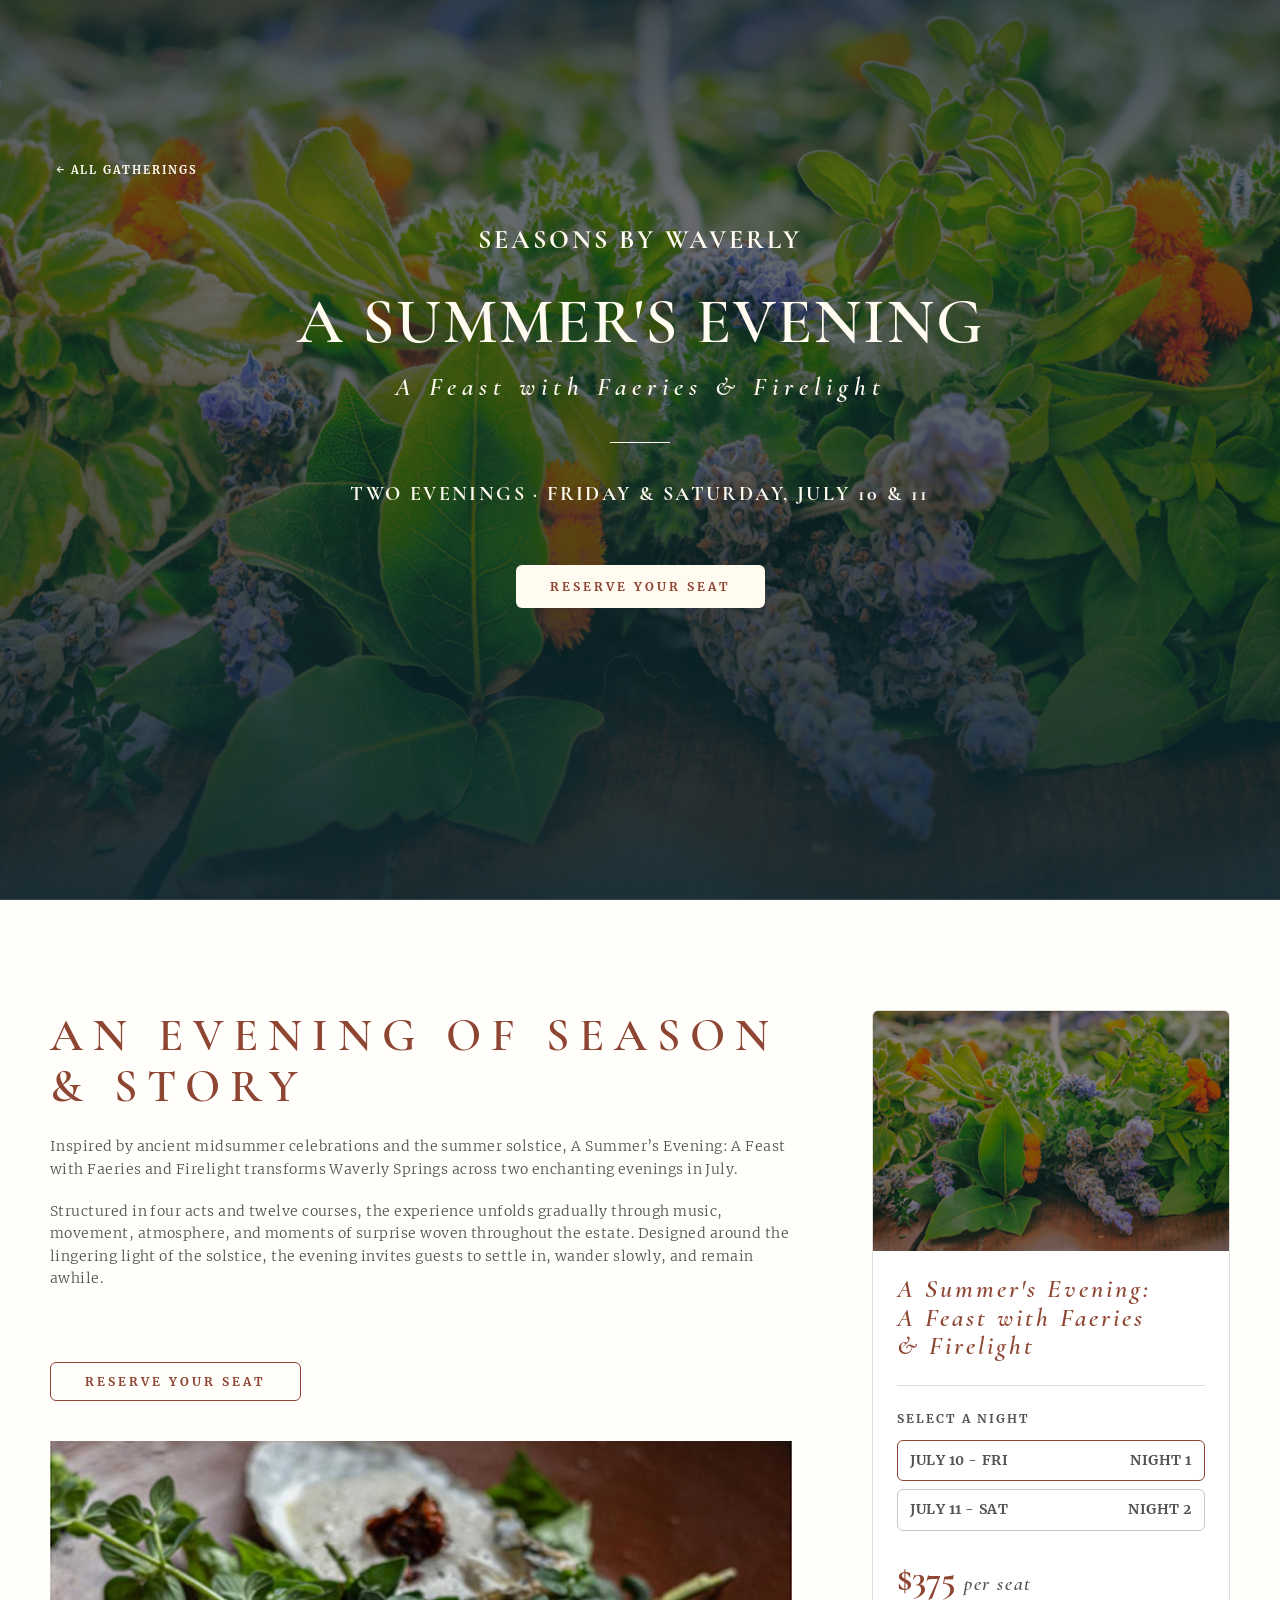
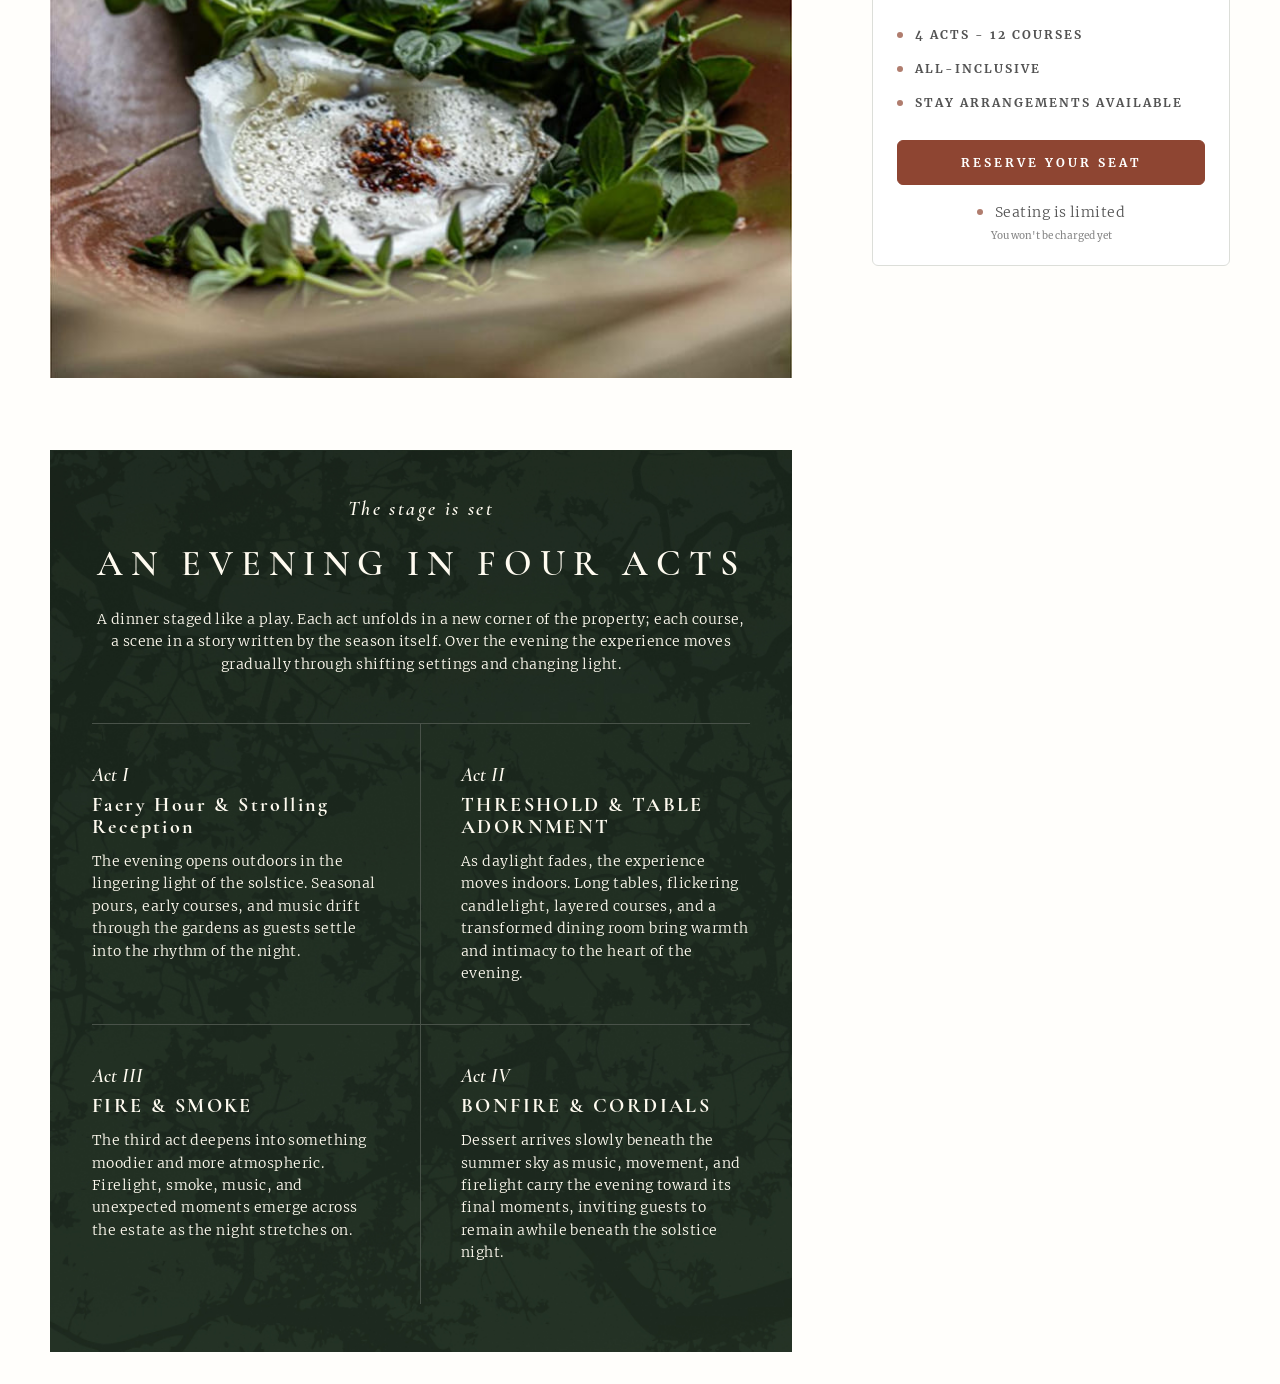
==== events-single.html @ 2853d732 "upd" ====
<!doctype html>
<html lang="en">
<head>
    <meta charset="UTF-8">
    <meta name="viewport"
          content="width=device-width, user-scalable=no, initial-scale=1.0, maximum-scale=1.0, minimum-scale=1.0">
    <meta http-equiv="X-UA-Compatible" content="ie=edge">
    <title>Waverlysprings | Single Event</title>
    <link rel="stylesheet" href="css/main.css">
</head>
<body>
<div class="wrapper">
    <!--  theme header  -->
    <main>
        <!--  single hero -->
        <section class="single-hero">
            <img class="c-image single-hero-bg b-image"
                 src="img/hero-bg.jpg" width="1440" height="1005" alt="Bg Image" decoding="async">
            <div class="container">
                <div class="single-hero-wrapper">
                    <a class="single-hero-back" href="#">
                        ← All gatherings
                    </a>
                    <div class="single-hero-heading">
                        <div class="single-hero-heading-inner">
                            <div class="single-hero-subtitle">Seasons by Waverly</div>
                            <h1 class="single-hero-title">A Summer's Evening</h1>
                            <div class="single-hero-subtitle-bottom">
                                A Feast with Faeries & Firelight
                            </div>
                        </div>
                    </div>

                    <div class="single-hero-bottom">
                        <div class="single-hero-divider"></div>
                        <div class="single-hero-dates">Two Evenings · Friday & Saturday, July 10 & 11</div>
                    </div>

                    <a href="/book-a-table" class="c-btn filled-light">Reserve your seat</a>
                </div>
            </div>
        </section>

        <!-- single content -->
        <div class="events-single">
            <div class="container">
                <div class="events-single-inner">
                    <div class="single-sections">
                        <section class="events-single-text-image">
                            <h2 class="events-single-title">AN EVENING OF SEASON & STORY</h2>
                            <div class="events-single-text sans-body">
                                <p>Inspired by ancient midsummer celebrations and the summer solstice, A Summer’s Evening: A Feast with Faeries and Firelight transforms Waverly Springs across two enchanting evenings in July.</p>
                                <p>Structured in four acts and twelve courses, the experience unfolds gradually through music, movement, atmosphere, and moments of surprise woven throughout the estate. Designed around the lingering light of the solstice, the evening invites guests to settle in, wander slowly, and remain awhile.</p>
                            </div>
                            <a href="#book" class="c-btn accent border events-single-btn">RESERVE YOUR SEAT</a>
                            <img src="img/si1.jpg" alt="Oysters" class="events-single-image">
                        </section>
                        <section class="events-single-acts" style="background-image: url('img/green-bg.jpg');">
                            <div class="events-single-acts-header">
                                <div class="events-single-acts-subtitle">The stage is set</div>
                                <h2 class="events-single-acts-title">AN EVENING IN FOUR ACTS</h2>
                                <p class="events-single-acts-intro sans-body">
                                    A dinner staged like a play. Each act unfolds in a new corner of the property; each course, a scene in a story written by the season itself. Over the evening the experience moves gradually through shifting settings and changing light.
                                </p>
                            </div>

                            <div class="events-single-acts-grid">
                                <div class="events-single-act">
                                    <div class="events-single-act-num">Act I</div>
                                    <h3 class="events-single-act-title">Faery Hour & Strolling Reception</h3>
                                    <p class="events-single-act-desc sans-body">The evening opens outdoors in the lingering light of the solstice. Seasonal pours, early courses, and music drift through the gardens as guests settle into the rhythm of the night.</p>
                                </div>
                                <div class="events-single-act">
                                    <div class="events-single-act-num">Act II</div>
                                    <h3 class="events-single-act-title uppercase">THRESHOLD & TABLE ADORNMENT</h3>
                                    <p class="events-single-act-desc sans-body">As daylight fades, the experience moves indoors. Long tables, flickering candlelight, layered courses, and a transformed dining room bring warmth and intimacy to the heart of the evening.</p>
                                </div>
                                <div class="events-single-act">
                                    <div class="events-single-act-num">Act III</div>
                                    <h3 class="events-single-act-title uppercase">FIRE & SMOKE</h3>
                                    <p class="events-single-act-desc sans-body">The third act deepens into something moodier and more atmospheric. Firelight, smoke, music, and unexpected moments emerge across the estate as the night stretches on.</p>
                                </div>
                                <div class="events-single-act">
                                    <div class="events-single-act-num">Act IV</div>
                                    <h3 class="events-single-act-title uppercase">BONFIRE & CORDIALS</h3>
                                    <p class="events-single-act-desc sans-body">Dessert arrives slowly beneath the summer sky as music, movement, and firelight carry the evening toward its final moments, inviting guests to remain awhile beneath the solstice night.</p>
                                </div>
                            </div>
                        </section>
                    </div>

                    <aside class="events-single-widget-wrap">
                        <div class="events-single-widget">
                            <img src="img/widget-img.jpg" alt="Flowers" class="events-single-widget-image">
                            <form action="#" method="POST" class="events-single-widget-content">
                                <input type="hidden" name="event_id" value="123">
                                <h3 class="events-single-widget-title">A Summer's Evening:<br>A Feast with Faeries<br>& Firelight</h3>
                                <div class="events-single-widget-divider"></div>
                                <div class="events-single-widget-label">SELECT A NIGHT</div>
                                <div class="events-single-widget-options">
                                    <label class="events-single-widget-option">
                                        <input type="radio" name="night" value="1" checked>
                                        <span class="events-single-widget-option-inner">
                                            <span class="events-single-widget-option-date">JULY 10 - FRI</span>
                                            <span class="events-single-widget-option-night">NIGHT 1</span>
                                        </span>
                                    </label>
                                    <label class="events-single-widget-option">
                                        <input type="radio" name="night" value="2">
                                        <span class="events-single-widget-option-inner">
                                            <span class="events-single-widget-option-date">JULY 11 - SAT</span>
                                            <span class="events-single-widget-option-night">NIGHT 2</span>
                                        </span>
                                    </label>
                                </div>
                                <div class="events-single-widget-price">
                                    <span class="events-single-widget-price-val">$375</span>
                                    <span class="events-single-widget-price-label">per seat</span>
                                </div>
                                <ul class="events-single-widget-details">
                                    <li>4 ACTS - 12 COURSES</li>
                                    <li>ALL-INCLUSIVE</li>
                                    <li>STAY ARRANGEMENTS AVAILABLE</li>
                                </ul>
                                <button type="submit" class="c-btn filled-accent events-single-widget-btn">RESERVE YOUR SEAT</button>
                                <div class="events-single-widget-note">
                                    <div class="events-single-widget-note-top sans-body">
                                        Seating is limited
                                    </div>
                                    <div class="events-single-widget-note-small">You won't be charged yet</div>
                                </div>
                            </form>
                        </div>
                    </aside>
                </div>
            </div>
        </div>
    </main>
    <!--  theme footer  -->
    <footer>
        <!--   popup     -->
        <div id="invite-popup" class="popup invite-popup is-hidden" data-modal-id="invite">
            <div class="popup-inner invite-modal">
                <div class="invite-modal-content">
                    <h3 class="invite-modal-title">A personal invitation for:</h3>
                    <div class="invite-modal-name">Very Very Very Long Name</div>
                    <h5>A Feast with Faeries and Firelight</h5>

                    <div class="invite-modal-details">
                        <p class="invite-modal-location">Waverly Springs, Paeonian Springs, Virginia</p>
                    </div>

                    <div class="invite-modal-divider"></div>

                    <form id="invite-form" class="invite-form invite-modal-form">
                        <h4 class="invite-modal-form-title">Select Your Evening</h4>
                        <div class="invite-form-radios">
                            <label class="invite-form-radio">
                                <input type="radio" name="invite_date" value="July 10" required>
                                <span class="invite-form-radio-text">July 10</span>
                            </label>
                            <label class="invite-form-radio">
                                <input type="radio" name="invite_date" value="July 11" required>
                                <span class="invite-form-radio-text">July 11</span>
                            </label>
                        </div>

                        <div class="invite-form-guest">
                            <div class="invite-form-guest-text">
                                <span class="invite-form-guest-title">Bringing a guest?</span>
                                <span class="invite-form-guest-subtitle">Your invitation includes one additional seat</span>
                            </div>
                            <label class="invite-toggle" aria-label="Bringing a guest">
                                <input type="checkbox" name="has_guest" class="invite-toggle-input">
                                <span class="invite-toggle-track"></span>
                            </label>
                        </div>

                        <div class="invite-form-dietary">
                            <label class="invite-form-dietary-label" for="dietary_notes">
                                DIETARY NOTES <span class="invite-form-dietary-optional">(optional)</span>
                            </label>
                            <textarea
                                    id="dietary_notes"
                                    name="dietary_notes"
                                    class="invite-form-dietary-textarea"
                                    placeholder="Any allergies or preferences for you or your guest..."
                                    rows="3"
                            ></textarea>
                        </div>

                        <button type="submit" class="c-btn filled dark">Accept Invitation</button>
                        <p class="invite-modal-note">Seating is limited - a prompt reply secures your place.</p>
                    </form>
                </div>

                <div class="invite-modal-confirm">
                    <button type="button" class="invite-modal-close" data-modal-close></button>

                    <div class="invite-modal-confirm-sparkle">
                        <span class="invite-modal-confirm-line"></span>
                        <span class="invite-modal-confirm-star"></span>
                        <span class="invite-modal-confirm-line"></span>
                    </div>

                    <h3 class="invite-modal-confirm-title">We'll see you there, <br> Long Long Username</h3>

                    <div class="invite-modal-confirm-badge">
                        JULY 10 · FRIDAY · 6PM · WAVERLY SPRINGS
                    </div>

                    <div class="invite-modal-confirm-divider"></div>

                    <p class="invite-modal-confirm-text">
                        A confirmation has been sent to<br>
                        <strong>test@mail.com</strong><br>
                        with details on arrival<br>
                        and the evening's programme.
                    </p>

                    <button type="button" class="c-btn filled dark invite-modal-confirm-close" data-modal-close>
                        CLOSE
                    </button>
                </div>
            </div>
        </div>
    </footer>
</div>
<script src="js/main.js"></script>
</body>
</html>
---- css/main.css ----
@import "_vars.css";
@import "_base.css";
@import "_fonts.css";
@import "_buttons.css";
@import "_typography.css";
@import "_sections.css";
@import "_invite_modal.css";
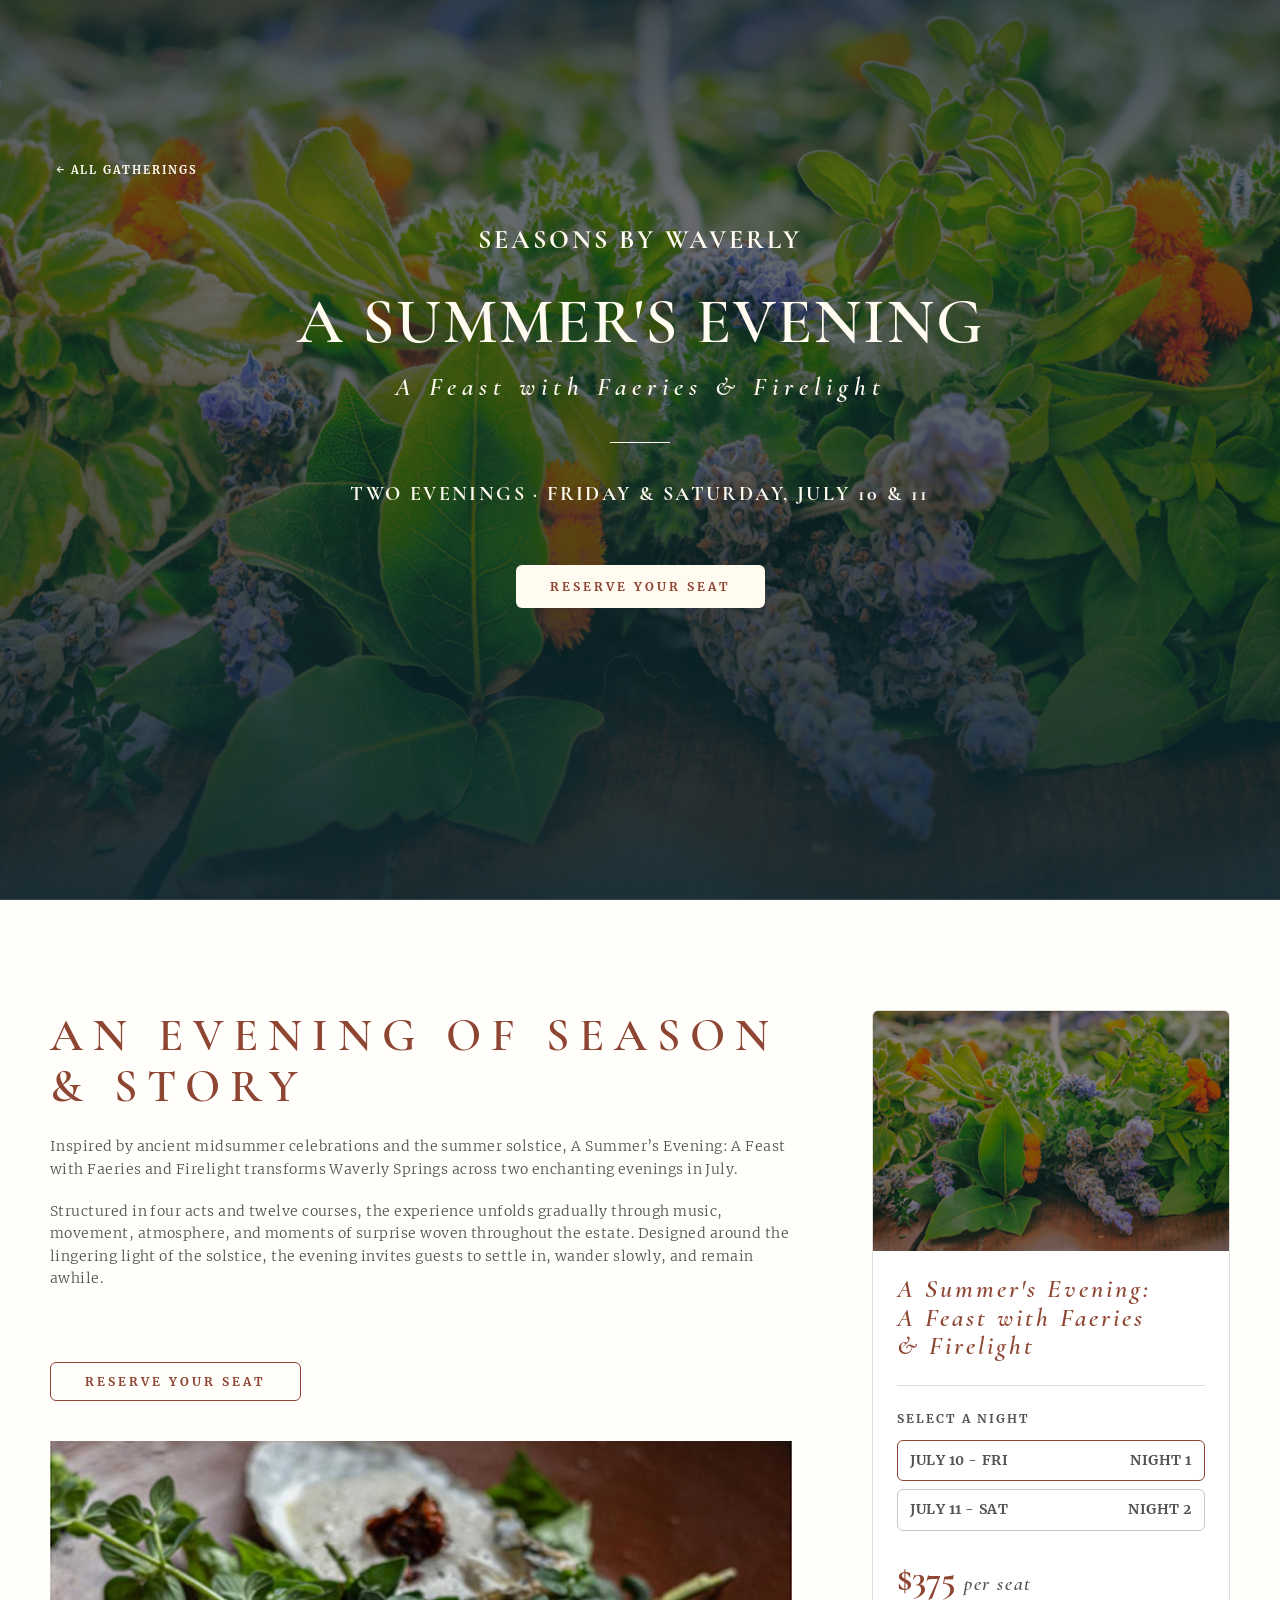
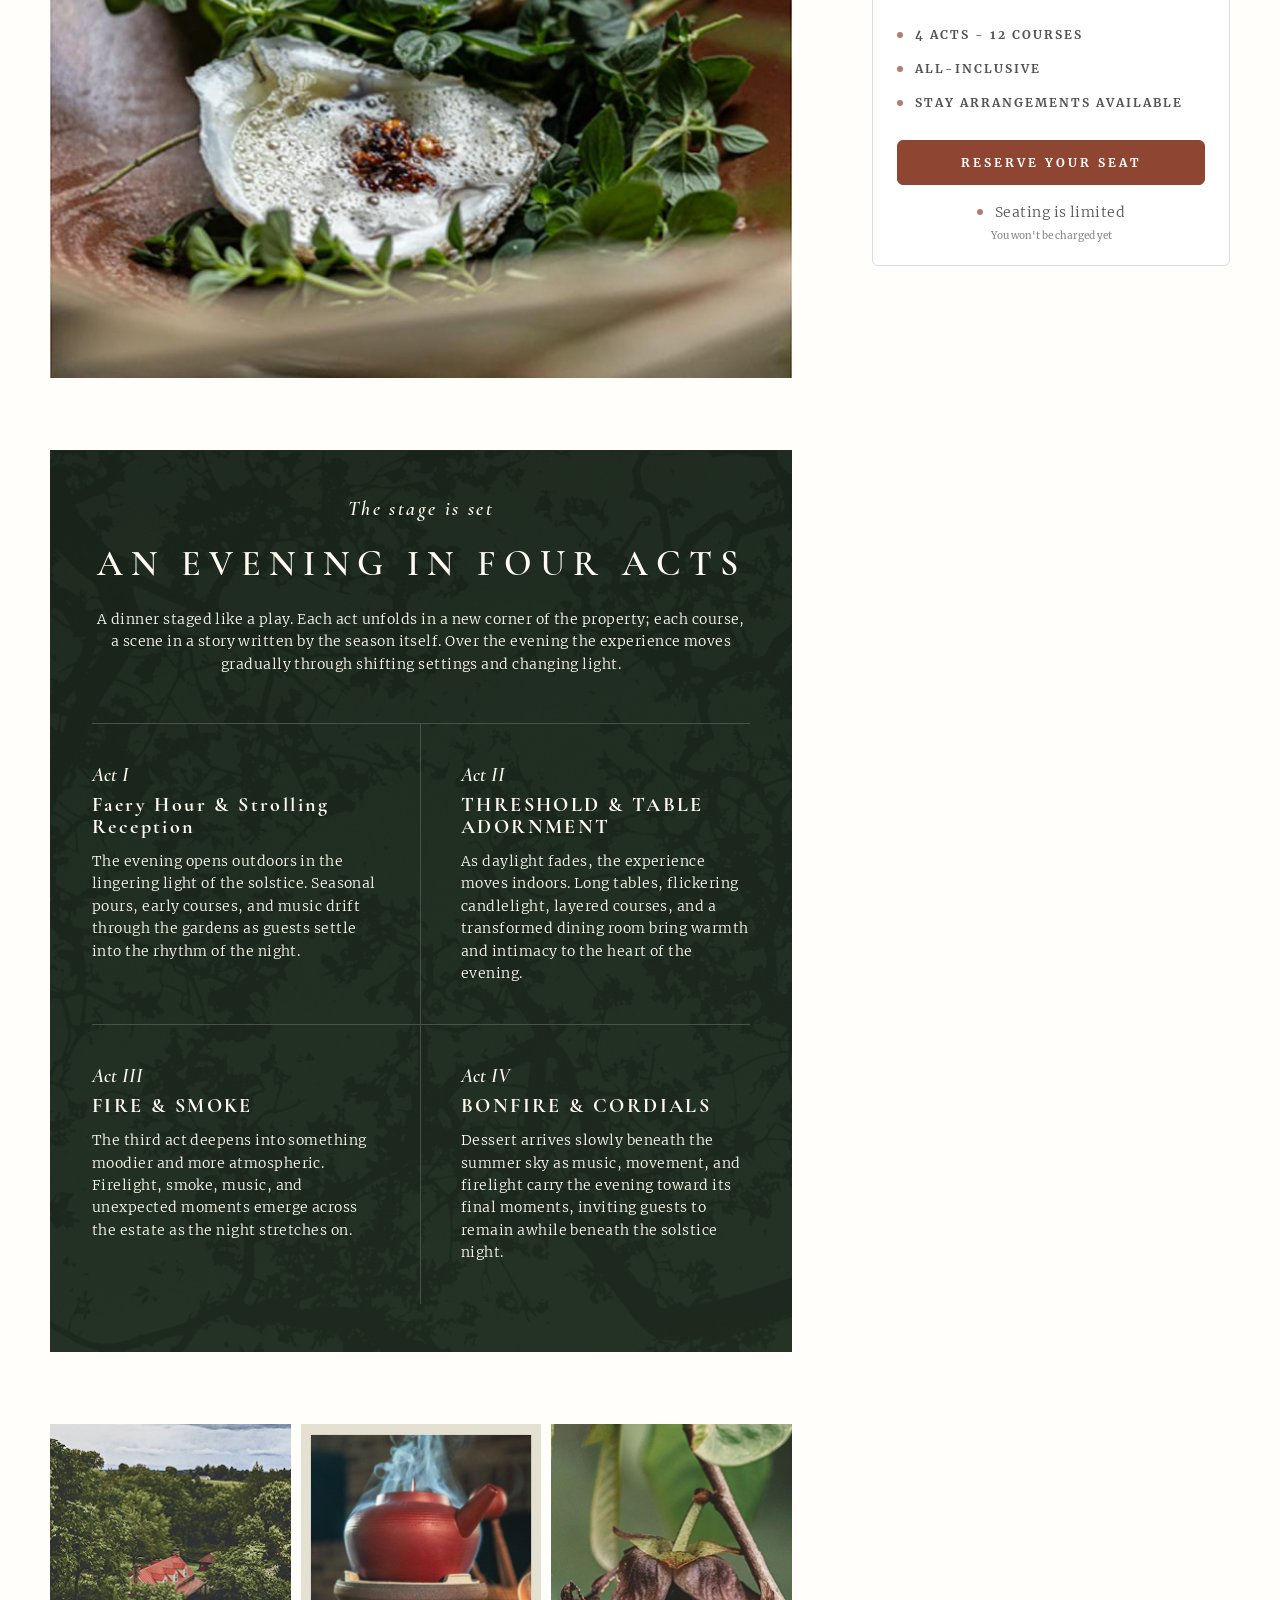
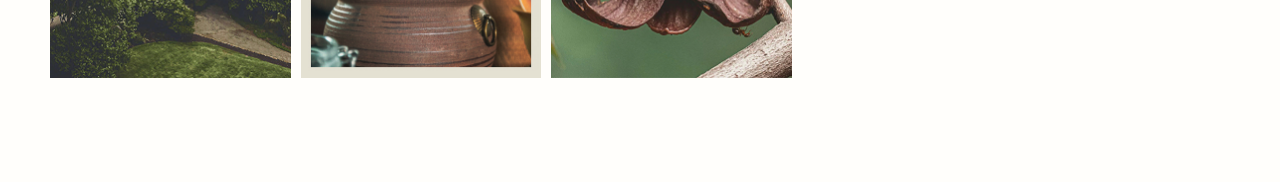
==== commit 10455d19: "upd" ====
--- a/events-single.html
+++ b/events-single.html
@@ -87,6 +87,21 @@
                                 </div>
                             </div>
                         </section>
+                        
+                        <!-- gallery section -->
+                        <section class="events-single-gallery">
+                            <div class="events-gallery-grid">
+                                <div class="events-gallery-item">
+                                    <img src="img/im1.jpg" alt="Event Gallery 1" class="events-gallery-img">
+                                </div>
+                                <div class="events-gallery-item">
+                                    <img src="img/im2.jpg" alt="Event Gallery 2" class="events-gallery-img">
+                                </div>
+                                <div class="events-gallery-item">
+                                    <img src="img/im3.jpg" alt="Event Gallery 3" class="events-gallery-img">
+                                </div>
+                            </div>
+                        </section>
                     </div>
 
                     <aside class="events-single-widget-wrap">
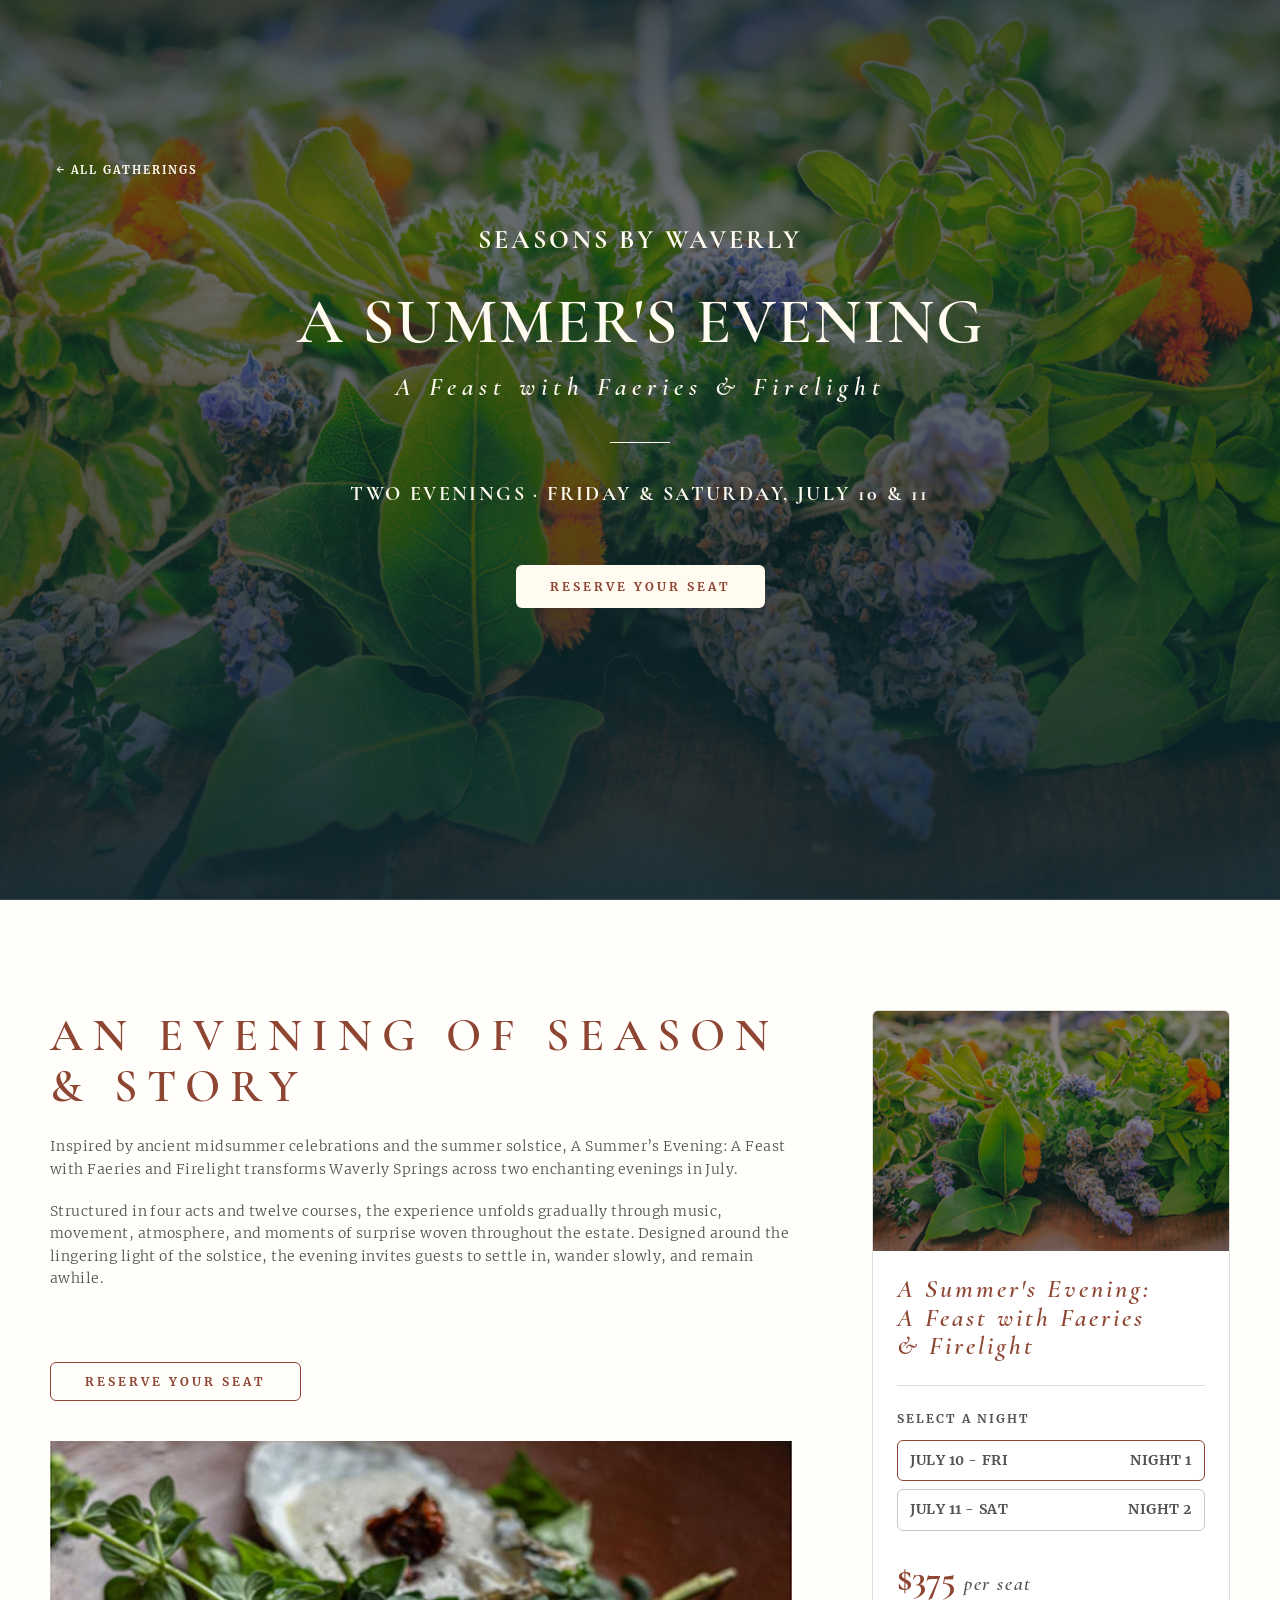
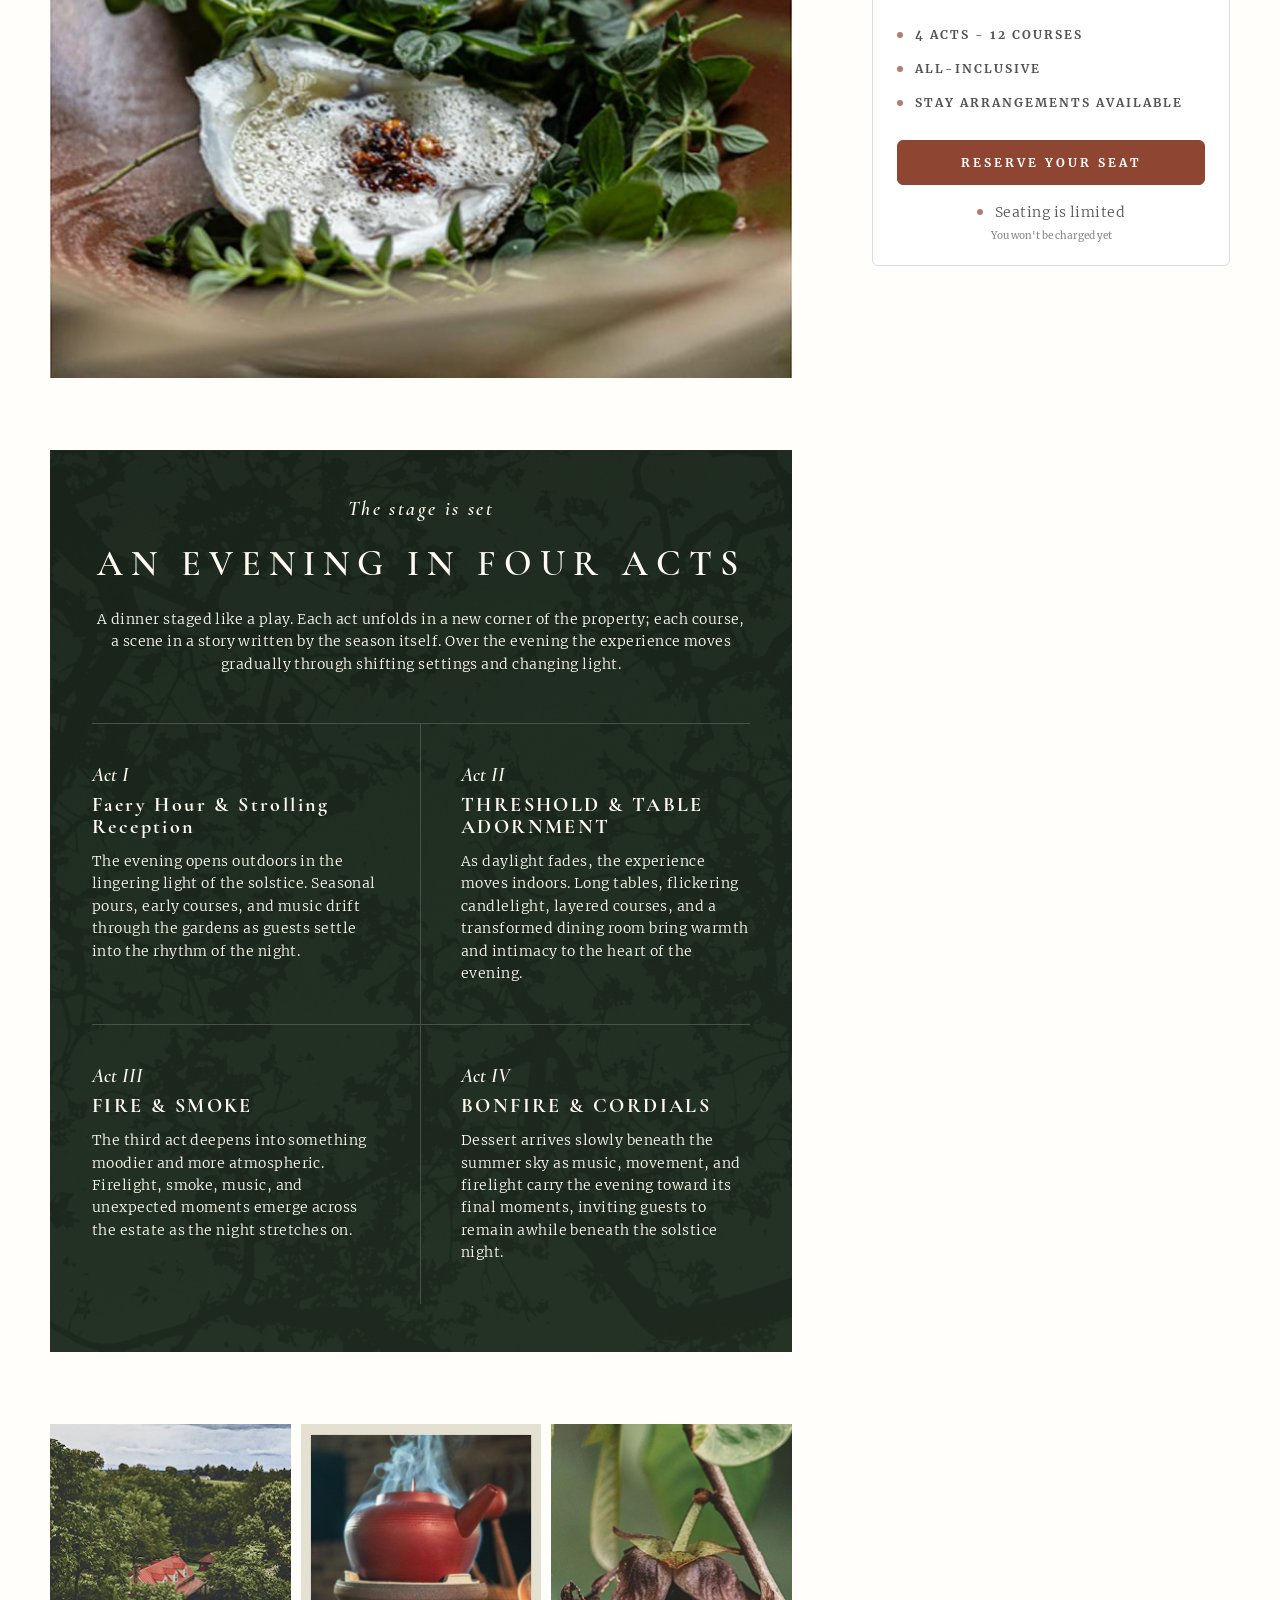
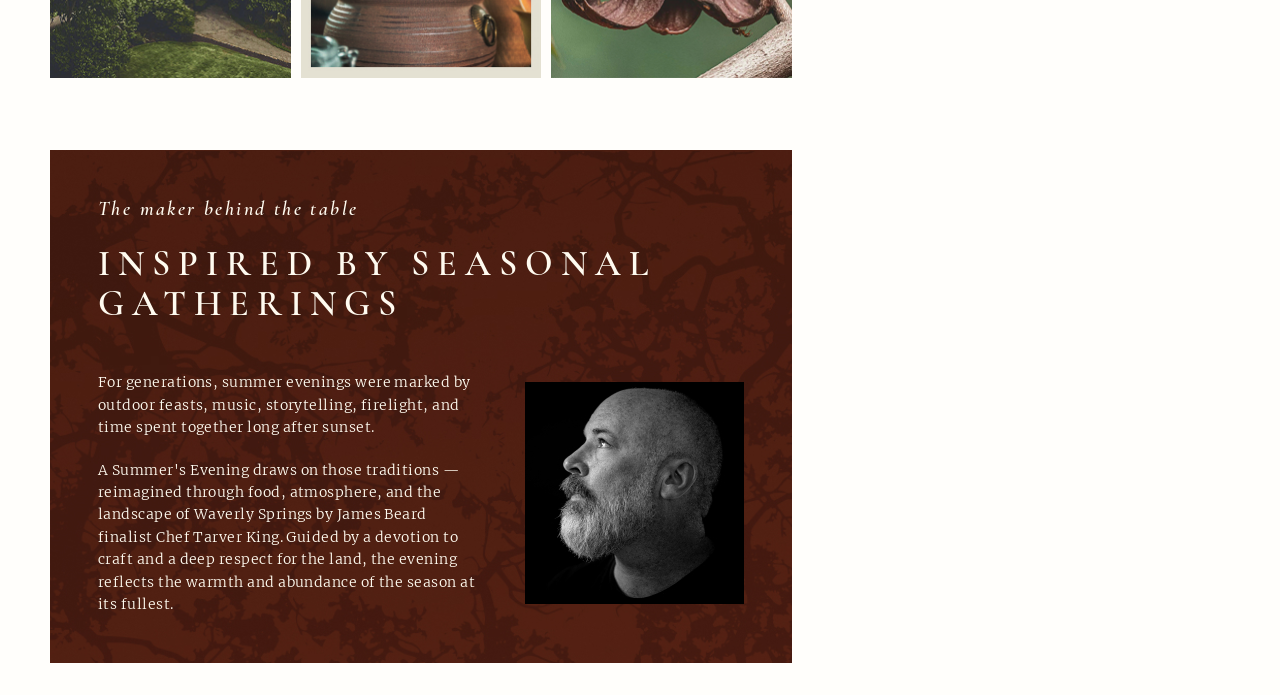
==== commit 91a8b476: "upd" ====
--- a/events-single.html
+++ b/events-single.html
@@ -1,246 +1,290 @@
 <!doctype html>
 <html lang="en">
+
 <head>
     <meta charset="UTF-8">
     <meta name="viewport"
-          content="width=device-width, user-scalable=no, initial-scale=1.0, maximum-scale=1.0, minimum-scale=1.0">
+        content="width=device-width, user-scalable=no, initial-scale=1.0, maximum-scale=1.0, minimum-scale=1.0">
     <meta http-equiv="X-UA-Compatible" content="ie=edge">
     <title>Waverlysprings | Single Event</title>
     <link rel="stylesheet" href="css/main.css">
 </head>
+
 <body>
-<div class="wrapper">
-    <!--  theme header  -->
-    <main>
-        <!--  single hero -->
-        <section class="single-hero">
-            <img class="c-image single-hero-bg b-image"
-                 src="img/hero-bg.jpg" width="1440" height="1005" alt="Bg Image" decoding="async">
-            <div class="container">
-                <div class="single-hero-wrapper">
-                    <a class="single-hero-back" href="#">
-                        ← All gatherings
-                    </a>
-                    <div class="single-hero-heading">
-                        <div class="single-hero-heading-inner">
-                            <div class="single-hero-subtitle">Seasons by Waverly</div>
-                            <h1 class="single-hero-title">A Summer's Evening</h1>
-                            <div class="single-hero-subtitle-bottom">
-                                A Feast with Faeries & Firelight
-                            </div>
-                        </div>
-                    </div>
-
-                    <div class="single-hero-bottom">
-                        <div class="single-hero-divider"></div>
-                        <div class="single-hero-dates">Two Evenings · Friday & Saturday, July 10 & 11</div>
-                    </div>
-
-                    <a href="/book-a-table" class="c-btn filled-light">Reserve your seat</a>
+    <div class="wrapper">
+        <!--  theme header  -->
+        <main>
+            <!--  single hero -->
+            <section class="single-hero">
+                <img class="c-image single-hero-bg b-image" src="img/hero-bg.jpg" width="1440" height="1005"
+                    alt="Bg Image" decoding="async">
+                <div class="container">
+                    <div class="single-hero-wrapper">
+                        <a class="single-hero-back" href="#">
+                            ← All gatherings
+                        </a>
+                        <div class="single-hero-heading">
+                            <div class="single-hero-heading-inner">
+                                <div class="single-hero-subtitle">Seasons by Waverly</div>
+                                <h1 class="single-hero-title">A Summer's Evening</h1>
+                                <div class="single-hero-subtitle-bottom">
+                                    A Feast with Faeries & Firelight
+                                </div>
+                            </div>
+                        </div>
+
+                        <div class="single-hero-bottom">
+                            <div class="single-hero-divider"></div>
+                            <div class="single-hero-dates">Two Evenings · Friday & Saturday, July 10 & 11</div>
+                        </div>
+
+                        <a href="/book-a-table" class="c-btn filled-light">Reserve your seat</a>
+                    </div>
+                </div>
+            </section>
+
+            <!-- single content -->
+            <div class="events-single">
+                <div class="container">
+                    <div class="events-single-inner">
+                        <div class="single-sections">
+                            <section class="events-single-text-image">
+                                <h2 class="events-single-title">AN EVENING OF SEASON & STORY</h2>
+                                <div class="events-single-text sans-body">
+                                    <p>Inspired by ancient midsummer celebrations and the summer solstice, A Summer’s
+                                        Evening: A Feast with Faeries and Firelight transforms Waverly Springs across
+                                        two enchanting evenings in July.</p>
+                                    <p>Structured in four acts and twelve courses, the experience unfolds gradually
+                                        through music, movement, atmosphere, and moments of surprise woven throughout
+                                        the estate. Designed around the lingering light of the solstice, the evening
+                                        invites guests to settle in, wander slowly, and remain awhile.</p>
+                                </div>
+                                <a href="#book" class="c-btn accent border events-single-btn">RESERVE YOUR SEAT</a>
+                                <img src="img/si1.jpg" alt="Oysters" class="events-single-image">
+                            </section>
+                            <section class="events-single-acts" style="background-image: url('img/green-bg.jpg');">
+                                <div class="events-single-acts-header">
+                                    <div class="events-single-acts-subtitle">The stage is set</div>
+                                    <h2 class="events-single-acts-title">AN EVENING IN FOUR ACTS</h2>
+                                    <p class="events-single-acts-intro sans-body">
+                                        A dinner staged like a play. Each act unfolds in a new corner of the property;
+                                        each course, a scene in a story written by the season itself. Over the evening
+                                        the experience moves gradually through shifting settings and changing light.
+                                    </p>
+                                </div>
+
+                                <div class="events-single-acts-grid">
+                                    <div class="events-single-act">
+                                        <div class="events-single-act-num">Act I</div>
+                                        <h3 class="events-single-act-title">Faery Hour & Strolling Reception</h3>
+                                        <p class="events-single-act-desc sans-body">The evening opens outdoors in the
+                                            lingering light of the solstice. Seasonal pours, early courses, and music
+                                            drift through the gardens as guests settle into the rhythm of the night.</p>
+                                    </div>
+                                    <div class="events-single-act">
+                                        <div class="events-single-act-num">Act II</div>
+                                        <h3 class="events-single-act-title uppercase">THRESHOLD & TABLE ADORNMENT</h3>
+                                        <p class="events-single-act-desc sans-body">As daylight fades, the experience
+                                            moves indoors. Long tables, flickering candlelight, layered courses, and a
+                                            transformed dining room bring warmth and intimacy to the heart of the
+                                            evening.</p>
+                                    </div>
+                                    <div class="events-single-act">
+                                        <div class="events-single-act-num">Act III</div>
+                                        <h3 class="events-single-act-title uppercase">FIRE & SMOKE</h3>
+                                        <p class="events-single-act-desc sans-body">The third act deepens into something
+                                            moodier and more atmospheric. Firelight, smoke, music, and unexpected
+                                            moments emerge across the estate as the night stretches on.</p>
+                                    </div>
+                                    <div class="events-single-act">
+                                        <div class="events-single-act-num">Act IV</div>
+                                        <h3 class="events-single-act-title uppercase">BONFIRE & CORDIALS</h3>
+                                        <p class="events-single-act-desc sans-body">Dessert arrives slowly beneath the
+                                            summer sky as music, movement, and firelight carry the evening toward its
+                                            final moments, inviting guests to remain awhile beneath the solstice night.
+                                        </p>
+                                    </div>
+                                </div>
+                            </section>
+
+                            <!-- gallery section -->
+                            <section class="events-single-gallery">
+                                <div class="events-gallery-grid">
+                                    <div class="events-gallery-item">
+                                        <img src="img/im1.jpg" alt="Event Gallery 1" class="events-gallery-img">
+                                    </div>
+                                    <div class="events-gallery-item">
+                                        <img src="img/im2.jpg" alt="Event Gallery 2" class="events-gallery-img">
+                                    </div>
+                                    <div class="events-gallery-item">
+                                        <img src="img/im3.jpg" alt="Event Gallery 3" class="events-gallery-img">
+                                    </div>
+                                </div>
+                            </section>
+
+                            <!-- maker section -->
+                            <section class="events-single-maker" style="background-image: url('img/red-bg.jpg');">
+                                <div class="events-single-maker-header">
+                                    <div class="events-single-maker-subtitle">The maker behind the table</div>
+                                    <h2 class="events-single-maker-title">INSPIRED BY SEASONAL GATHERINGS</h2>
+                                </div>
+                                <div class="events-single-maker-inner">
+                                    <div class="events-single-maker-content">
+                                        <div class="events-single-maker-text sans-body color-light">
+                                            <p>For generations, summer evenings were marked by outdoor feasts, music,
+                                                storytelling, firelight, and time spent together long after sunset.</p>
+                                            <p>A Summer's Evening draws on those traditions — reimagined through food,
+                                                atmosphere, and the landscape of Waverly Springs by James Beard finalist
+                                                Chef Tarver King. Guided by a devotion to craft and a deep respect for
+                                                the land, the evening reflects the warmth and abundance of the season at
+                                                its fullest.</p>
+                                        </div>
+                                    </div>
+                                    <div class="events-single-maker-image-wrap">
+                                        <img src="img/person.jpg" alt="Chef Tarver King"
+                                            class="events-single-maker-image">
+                                    </div>
+                                </div>
+                            </section>
+                        </div>
+
+                        <aside class="events-single-widget-wrap">
+                            <div class="events-single-widget">
+                                <img src="img/widget-img.jpg" alt="Flowers" class="events-single-widget-image">
+                                <form action="#" method="POST" class="events-single-widget-content">
+                                    <input type="hidden" name="event_id" value="123">
+                                    <h3 class="events-single-widget-title">A Summer's Evening:<br>A Feast with
+                                        Faeries<br>& Firelight</h3>
+                                    <div class="events-single-widget-divider"></div>
+                                    <div class="events-single-widget-label">SELECT A NIGHT</div>
+                                    <div class="events-single-widget-options">
+                                        <label class="events-single-widget-option">
+                                            <input type="radio" name="night" value="1" checked>
+                                            <span class="events-single-widget-option-inner">
+                                                <span class="events-single-widget-option-date">JULY 10 - FRI</span>
+                                                <span class="events-single-widget-option-night">NIGHT 1</span>
+                                            </span>
+                                        </label>
+                                        <label class="events-single-widget-option">
+                                            <input type="radio" name="night" value="2">
+                                            <span class="events-single-widget-option-inner">
+                                                <span class="events-single-widget-option-date">JULY 11 - SAT</span>
+                                                <span class="events-single-widget-option-night">NIGHT 2</span>
+                                            </span>
+                                        </label>
+                                    </div>
+                                    <div class="events-single-widget-price">
+                                        <span class="events-single-widget-price-val">$375</span>
+                                        <span class="events-single-widget-price-label">per seat</span>
+                                    </div>
+                                    <ul class="events-single-widget-details">
+                                        <li>4 ACTS - 12 COURSES</li>
+                                        <li>ALL-INCLUSIVE</li>
+                                        <li>STAY ARRANGEMENTS AVAILABLE</li>
+                                    </ul>
+                                    <button type="submit" class="c-btn filled-accent events-single-widget-btn">RESERVE
+                                        YOUR SEAT</button>
+                                    <div class="events-single-widget-note">
+                                        <div class="events-single-widget-note-top sans-body">
+                                            Seating is limited
+                                        </div>
+                                        <div class="events-single-widget-note-small">You won't be charged yet</div>
+                                    </div>
+                                </form>
+                            </div>
+                        </aside>
+                    </div>
                 </div>
             </div>
-        </section>
-
-        <!-- single content -->
-        <div class="events-single">
-            <div class="container">
-                <div class="events-single-inner">
-                    <div class="single-sections">
-                        <section class="events-single-text-image">
-                            <h2 class="events-single-title">AN EVENING OF SEASON & STORY</h2>
-                            <div class="events-single-text sans-body">
-                                <p>Inspired by ancient midsummer celebrations and the summer solstice, A Summer’s Evening: A Feast with Faeries and Firelight transforms Waverly Springs across two enchanting evenings in July.</p>
-                                <p>Structured in four acts and twelve courses, the experience unfolds gradually through music, movement, atmosphere, and moments of surprise woven throughout the estate. Designed around the lingering light of the solstice, the evening invites guests to settle in, wander slowly, and remain awhile.</p>
-                            </div>
-                            <a href="#book" class="c-btn accent border events-single-btn">RESERVE YOUR SEAT</a>
-                            <img src="img/si1.jpg" alt="Oysters" class="events-single-image">
-                        </section>
-                        <section class="events-single-acts" style="background-image: url('img/green-bg.jpg');">
-                            <div class="events-single-acts-header">
-                                <div class="events-single-acts-subtitle">The stage is set</div>
-                                <h2 class="events-single-acts-title">AN EVENING IN FOUR ACTS</h2>
-                                <p class="events-single-acts-intro sans-body">
-                                    A dinner staged like a play. Each act unfolds in a new corner of the property; each course, a scene in a story written by the season itself. Over the evening the experience moves gradually through shifting settings and changing light.
-                                </p>
-                            </div>
-
-                            <div class="events-single-acts-grid">
-                                <div class="events-single-act">
-                                    <div class="events-single-act-num">Act I</div>
-                                    <h3 class="events-single-act-title">Faery Hour & Strolling Reception</h3>
-                                    <p class="events-single-act-desc sans-body">The evening opens outdoors in the lingering light of the solstice. Seasonal pours, early courses, and music drift through the gardens as guests settle into the rhythm of the night.</p>
-                                </div>
-                                <div class="events-single-act">
-                                    <div class="events-single-act-num">Act II</div>
-                                    <h3 class="events-single-act-title uppercase">THRESHOLD & TABLE ADORNMENT</h3>
-                                    <p class="events-single-act-desc sans-body">As daylight fades, the experience moves indoors. Long tables, flickering candlelight, layered courses, and a transformed dining room bring warmth and intimacy to the heart of the evening.</p>
-                                </div>
-                                <div class="events-single-act">
-                                    <div class="events-single-act-num">Act III</div>
-                                    <h3 class="events-single-act-title uppercase">FIRE & SMOKE</h3>
-                                    <p class="events-single-act-desc sans-body">The third act deepens into something moodier and more atmospheric. Firelight, smoke, music, and unexpected moments emerge across the estate as the night stretches on.</p>
-                                </div>
-                                <div class="events-single-act">
-                                    <div class="events-single-act-num">Act IV</div>
-                                    <h3 class="events-single-act-title uppercase">BONFIRE & CORDIALS</h3>
-                                    <p class="events-single-act-desc sans-body">Dessert arrives slowly beneath the summer sky as music, movement, and firelight carry the evening toward its final moments, inviting guests to remain awhile beneath the solstice night.</p>
-                                </div>
-                            </div>
-                        </section>
-                        
-                        <!-- gallery section -->
-                        <section class="events-single-gallery">
-                            <div class="events-gallery-grid">
-                                <div class="events-gallery-item">
-                                    <img src="img/im1.jpg" alt="Event Gallery 1" class="events-gallery-img">
-                                </div>
-                                <div class="events-gallery-item">
-                                    <img src="img/im2.jpg" alt="Event Gallery 2" class="events-gallery-img">
-                                </div>
-                                <div class="events-gallery-item">
-                                    <img src="img/im3.jpg" alt="Event Gallery 3" class="events-gallery-img">
-                                </div>
-                            </div>
-                        </section>
-                    </div>
-
-                    <aside class="events-single-widget-wrap">
-                        <div class="events-single-widget">
-                            <img src="img/widget-img.jpg" alt="Flowers" class="events-single-widget-image">
-                            <form action="#" method="POST" class="events-single-widget-content">
-                                <input type="hidden" name="event_id" value="123">
-                                <h3 class="events-single-widget-title">A Summer's Evening:<br>A Feast with Faeries<br>& Firelight</h3>
-                                <div class="events-single-widget-divider"></div>
-                                <div class="events-single-widget-label">SELECT A NIGHT</div>
-                                <div class="events-single-widget-options">
-                                    <label class="events-single-widget-option">
-                                        <input type="radio" name="night" value="1" checked>
-                                        <span class="events-single-widget-option-inner">
-                                            <span class="events-single-widget-option-date">JULY 10 - FRI</span>
-                                            <span class="events-single-widget-option-night">NIGHT 1</span>
-                                        </span>
-                                    </label>
-                                    <label class="events-single-widget-option">
-                                        <input type="radio" name="night" value="2">
-                                        <span class="events-single-widget-option-inner">
-                                            <span class="events-single-widget-option-date">JULY 11 - SAT</span>
-                                            <span class="events-single-widget-option-night">NIGHT 2</span>
-                                        </span>
-                                    </label>
-                                </div>
-                                <div class="events-single-widget-price">
-                                    <span class="events-single-widget-price-val">$375</span>
-                                    <span class="events-single-widget-price-label">per seat</span>
-                                </div>
-                                <ul class="events-single-widget-details">
-                                    <li>4 ACTS - 12 COURSES</li>
-                                    <li>ALL-INCLUSIVE</li>
-                                    <li>STAY ARRANGEMENTS AVAILABLE</li>
-                                </ul>
-                                <button type="submit" class="c-btn filled-accent events-single-widget-btn">RESERVE YOUR SEAT</button>
-                                <div class="events-single-widget-note">
-                                    <div class="events-single-widget-note-top sans-body">
-                                        Seating is limited
-                                    </div>
-                                    <div class="events-single-widget-note-small">You won't be charged yet</div>
-                                </div>
-                            </form>
-                        </div>
-                    </aside>
+        </main>
+        <!--  theme footer  -->
+        <footer>
+            <!--   popup     -->
+            <div id="invite-popup" class="popup invite-popup is-hidden" data-modal-id="invite">
+                <div class="popup-inner invite-modal">
+                    <div class="invite-modal-content">
+                        <h3 class="invite-modal-title">A personal invitation for:</h3>
+                        <div class="invite-modal-name">Very Very Very Long Name</div>
+                        <h5>A Feast with Faeries and Firelight</h5>
+
+                        <div class="invite-modal-details">
+                            <p class="invite-modal-location">Waverly Springs, Paeonian Springs, Virginia</p>
+                        </div>
+
+                        <div class="invite-modal-divider"></div>
+
+                        <form id="invite-form" class="invite-form invite-modal-form">
+                            <h4 class="invite-modal-form-title">Select Your Evening</h4>
+                            <div class="invite-form-radios">
+                                <label class="invite-form-radio">
+                                    <input type="radio" name="invite_date" value="July 10" required>
+                                    <span class="invite-form-radio-text">July 10</span>
+                                </label>
+                                <label class="invite-form-radio">
+                                    <input type="radio" name="invite_date" value="July 11" required>
+                                    <span class="invite-form-radio-text">July 11</span>
+                                </label>
+                            </div>
+
+                            <div class="invite-form-guest">
+                                <div class="invite-form-guest-text">
+                                    <span class="invite-form-guest-title">Bringing a guest?</span>
+                                    <span class="invite-form-guest-subtitle">Your invitation includes one additional
+                                        seat</span>
+                                </div>
+                                <label class="invite-toggle" aria-label="Bringing a guest">
+                                    <input type="checkbox" name="has_guest" class="invite-toggle-input">
+                                    <span class="invite-toggle-track"></span>
+                                </label>
+                            </div>
+
+                            <div class="invite-form-dietary">
+                                <label class="invite-form-dietary-label" for="dietary_notes">
+                                    DIETARY NOTES <span class="invite-form-dietary-optional">(optional)</span>
+                                </label>
+                                <textarea id="dietary_notes" name="dietary_notes" class="invite-form-dietary-textarea"
+                                    placeholder="Any allergies or preferences for you or your guest..."
+                                    rows="3"></textarea>
+                            </div>
+
+                            <button type="submit" class="c-btn filled dark">Accept Invitation</button>
+                            <p class="invite-modal-note">Seating is limited - a prompt reply secures your place.</p>
+                        </form>
+                    </div>
+
+                    <div class="invite-modal-confirm">
+                        <button type="button" class="invite-modal-close" data-modal-close></button>
+
+                        <div class="invite-modal-confirm-sparkle">
+                            <span class="invite-modal-confirm-line"></span>
+                            <span class="invite-modal-confirm-star"></span>
+                            <span class="invite-modal-confirm-line"></span>
+                        </div>
+
+                        <h3 class="invite-modal-confirm-title">We'll see you there, <br> Long Long Username</h3>
+
+                        <div class="invite-modal-confirm-badge">
+                            JULY 10 · FRIDAY · 6PM · WAVERLY SPRINGS
+                        </div>
+
+                        <div class="invite-modal-confirm-divider"></div>
+
+                        <p class="invite-modal-confirm-text">
+                            A confirmation has been sent to<br>
+                            <strong>test@mail.com</strong><br>
+                            with details on arrival<br>
+                            and the evening's programme.
+                        </p>
+
+                        <button type="button" class="c-btn filled dark invite-modal-confirm-close" data-modal-close>
+                            CLOSE
+                        </button>
+                    </div>
                 </div>
             </div>
-        </div>
-    </main>
-    <!--  theme footer  -->
-    <footer>
-        <!--   popup     -->
-        <div id="invite-popup" class="popup invite-popup is-hidden" data-modal-id="invite">
-            <div class="popup-inner invite-modal">
-                <div class="invite-modal-content">
-                    <h3 class="invite-modal-title">A personal invitation for:</h3>
-                    <div class="invite-modal-name">Very Very Very Long Name</div>
-                    <h5>A Feast with Faeries and Firelight</h5>
-
-                    <div class="invite-modal-details">
-                        <p class="invite-modal-location">Waverly Springs, Paeonian Springs, Virginia</p>
-                    </div>
-
-                    <div class="invite-modal-divider"></div>
-
-                    <form id="invite-form" class="invite-form invite-modal-form">
-                        <h4 class="invite-modal-form-title">Select Your Evening</h4>
-                        <div class="invite-form-radios">
-                            <label class="invite-form-radio">
-                                <input type="radio" name="invite_date" value="July 10" required>
-                                <span class="invite-form-radio-text">July 10</span>
-                            </label>
-                            <label class="invite-form-radio">
-                                <input type="radio" name="invite_date" value="July 11" required>
-                                <span class="invite-form-radio-text">July 11</span>
-                            </label>
-                        </div>
-
-                        <div class="invite-form-guest">
-                            <div class="invite-form-guest-text">
-                                <span class="invite-form-guest-title">Bringing a guest?</span>
-                                <span class="invite-form-guest-subtitle">Your invitation includes one additional seat</span>
-                            </div>
-                            <label class="invite-toggle" aria-label="Bringing a guest">
-                                <input type="checkbox" name="has_guest" class="invite-toggle-input">
-                                <span class="invite-toggle-track"></span>
-                            </label>
-                        </div>
-
-                        <div class="invite-form-dietary">
-                            <label class="invite-form-dietary-label" for="dietary_notes">
-                                DIETARY NOTES <span class="invite-form-dietary-optional">(optional)</span>
-                            </label>
-                            <textarea
-                                    id="dietary_notes"
-                                    name="dietary_notes"
-                                    class="invite-form-dietary-textarea"
-                                    placeholder="Any allergies or preferences for you or your guest..."
-                                    rows="3"
-                            ></textarea>
-                        </div>
-
-                        <button type="submit" class="c-btn filled dark">Accept Invitation</button>
-                        <p class="invite-modal-note">Seating is limited - a prompt reply secures your place.</p>
-                    </form>
-                </div>
-
-                <div class="invite-modal-confirm">
-                    <button type="button" class="invite-modal-close" data-modal-close></button>
-
-                    <div class="invite-modal-confirm-sparkle">
-                        <span class="invite-modal-confirm-line"></span>
-                        <span class="invite-modal-confirm-star"></span>
-                        <span class="invite-modal-confirm-line"></span>
-                    </div>
-
-                    <h3 class="invite-modal-confirm-title">We'll see you there, <br> Long Long Username</h3>
-
-                    <div class="invite-modal-confirm-badge">
-                        JULY 10 · FRIDAY · 6PM · WAVERLY SPRINGS
-                    </div>
-
-                    <div class="invite-modal-confirm-divider"></div>
-
-                    <p class="invite-modal-confirm-text">
-                        A confirmation has been sent to<br>
-                        <strong>test@mail.com</strong><br>
-                        with details on arrival<br>
-                        and the evening's programme.
-                    </p>
-
-                    <button type="button" class="c-btn filled dark invite-modal-confirm-close" data-modal-close>
-                        CLOSE
-                    </button>
-                </div>
-            </div>
-        </div>
-    </footer>
-</div>
-<script src="js/main.js"></script>
+        </footer>
+    </div>
+    <script src="js/main.js"></script>
 </body>
+
 </html>
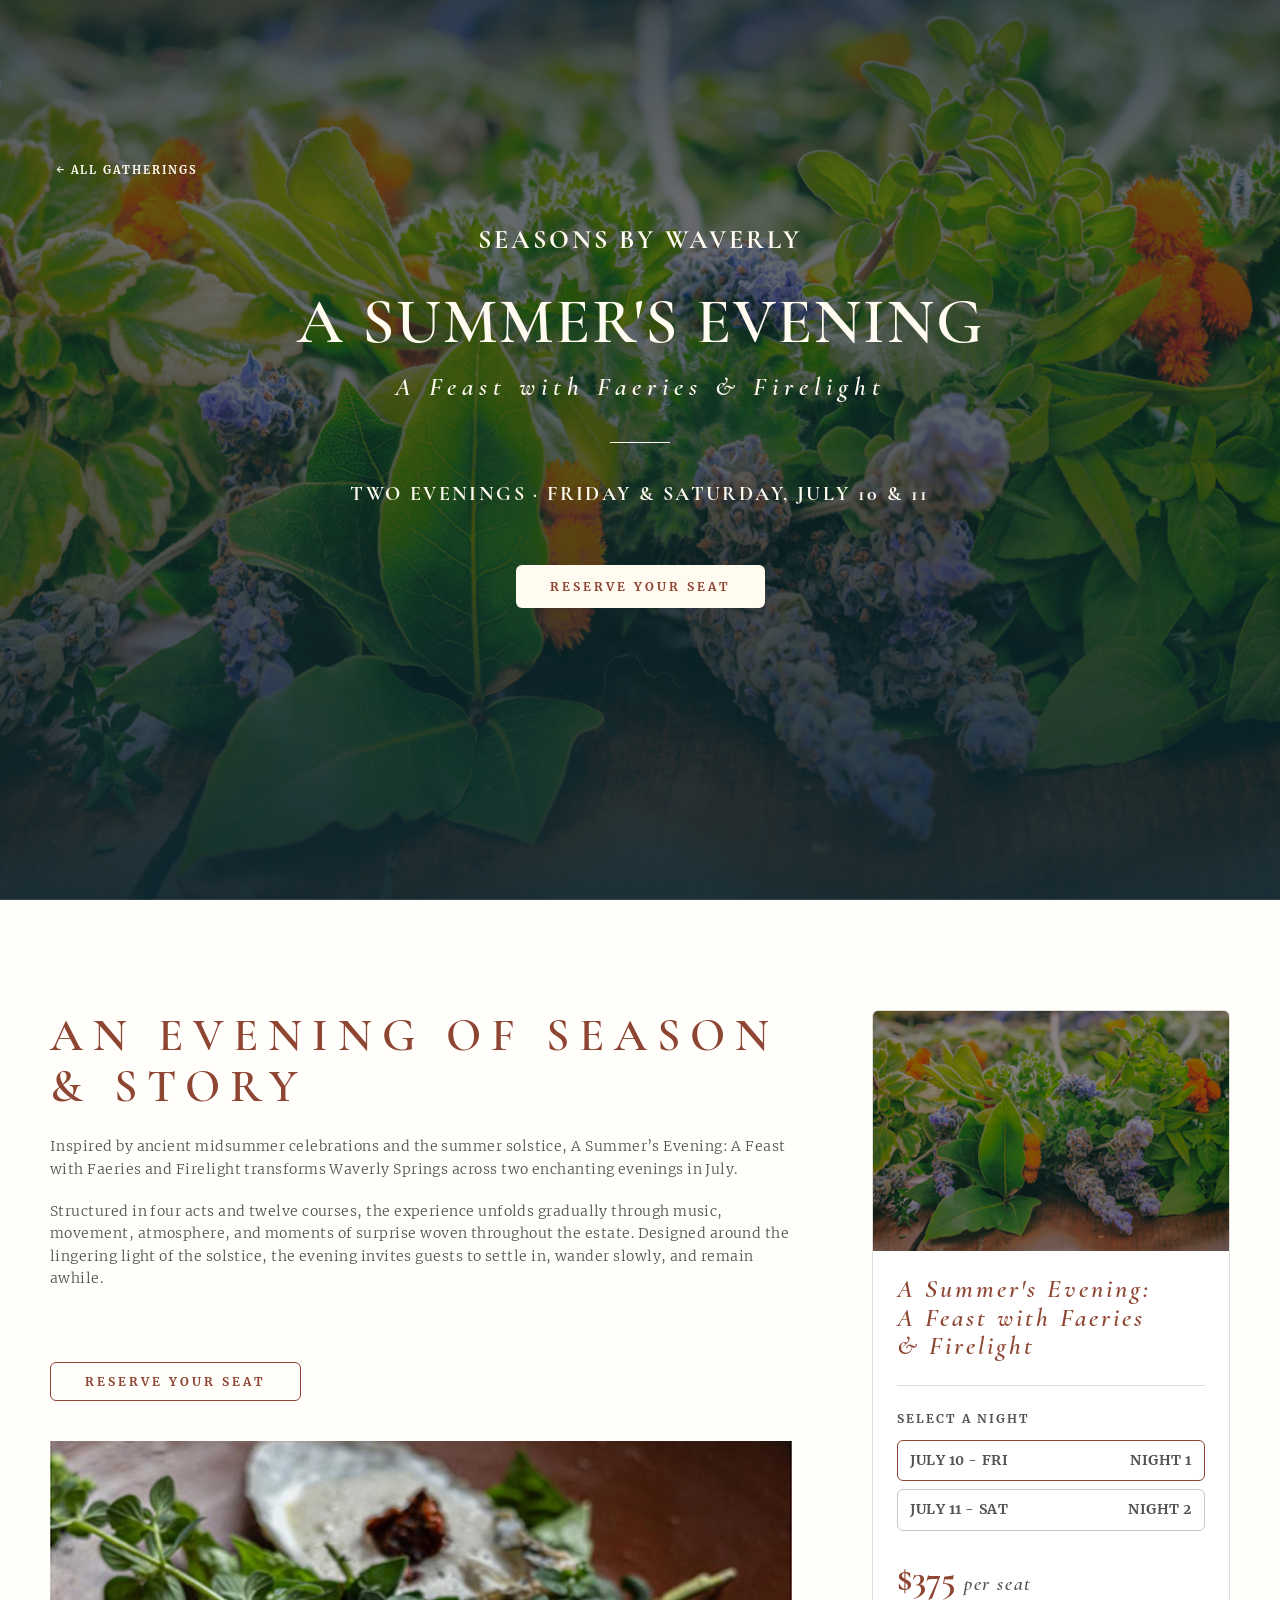
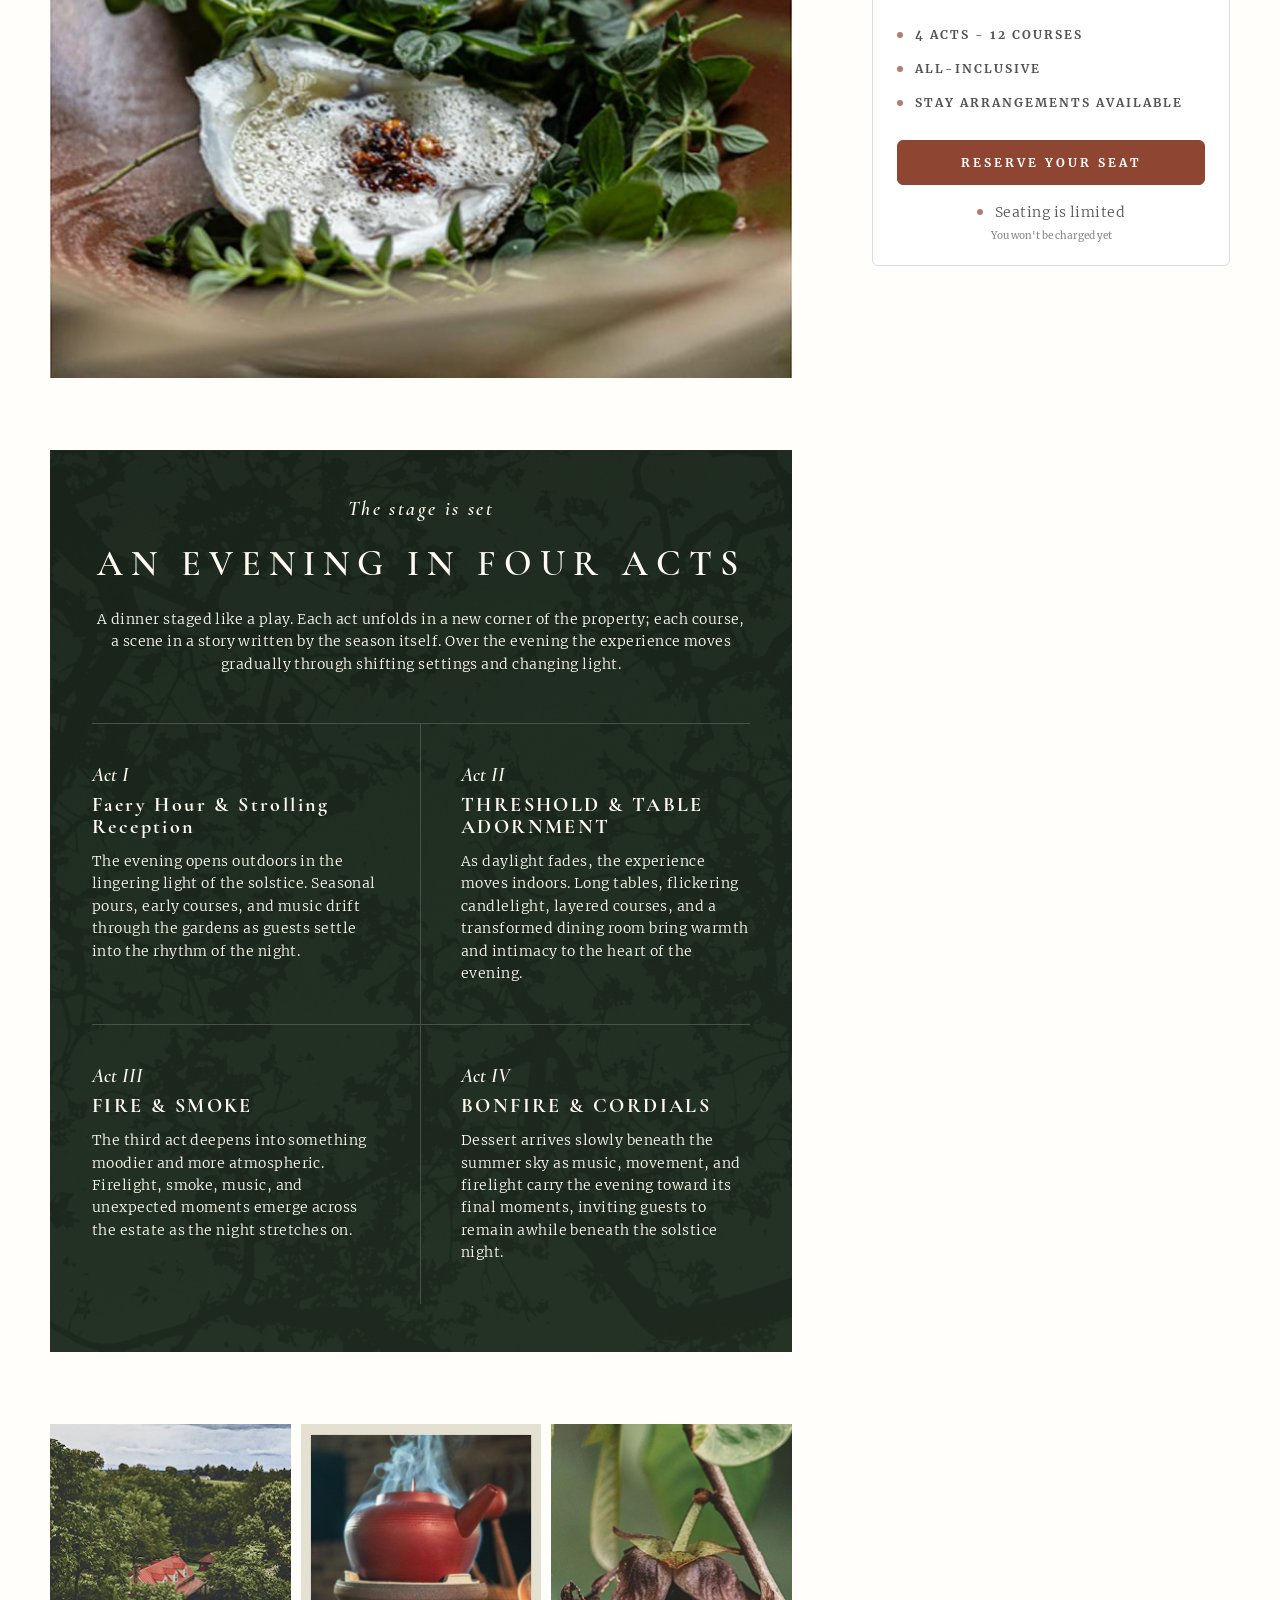
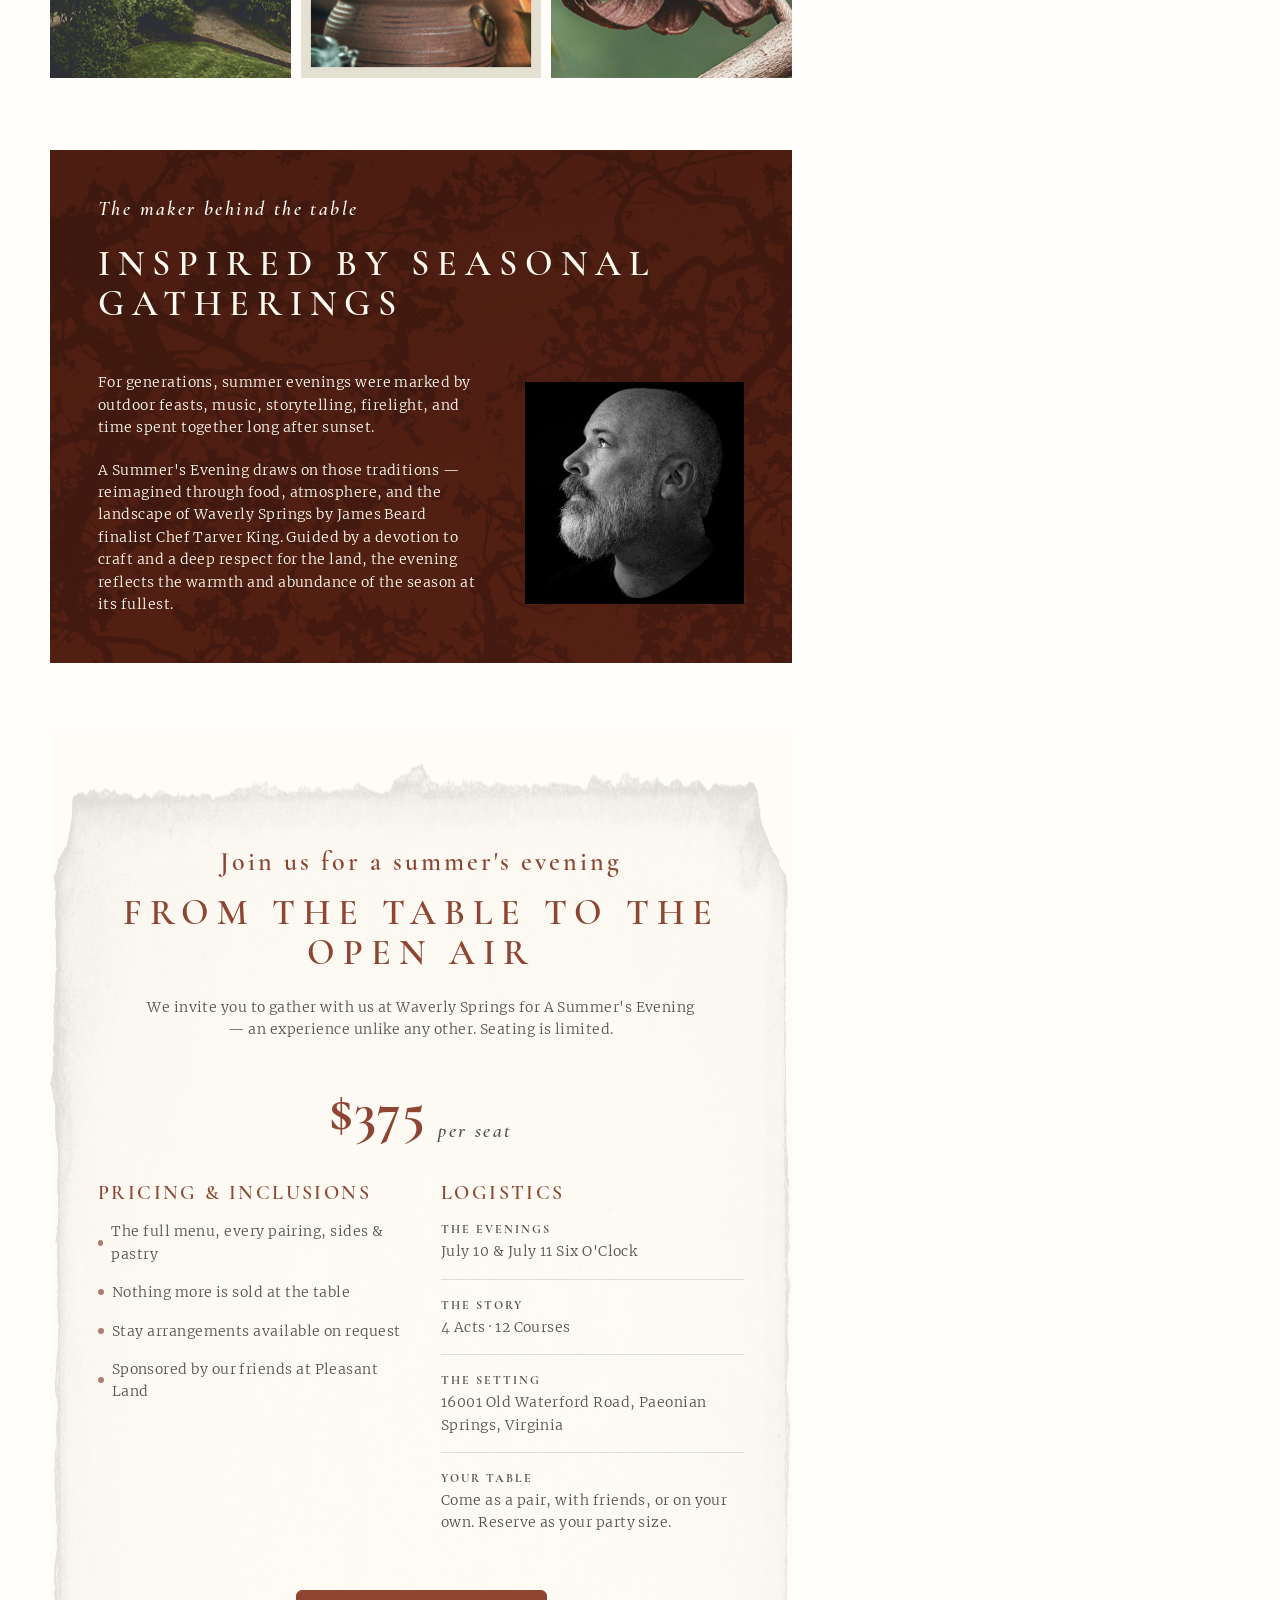
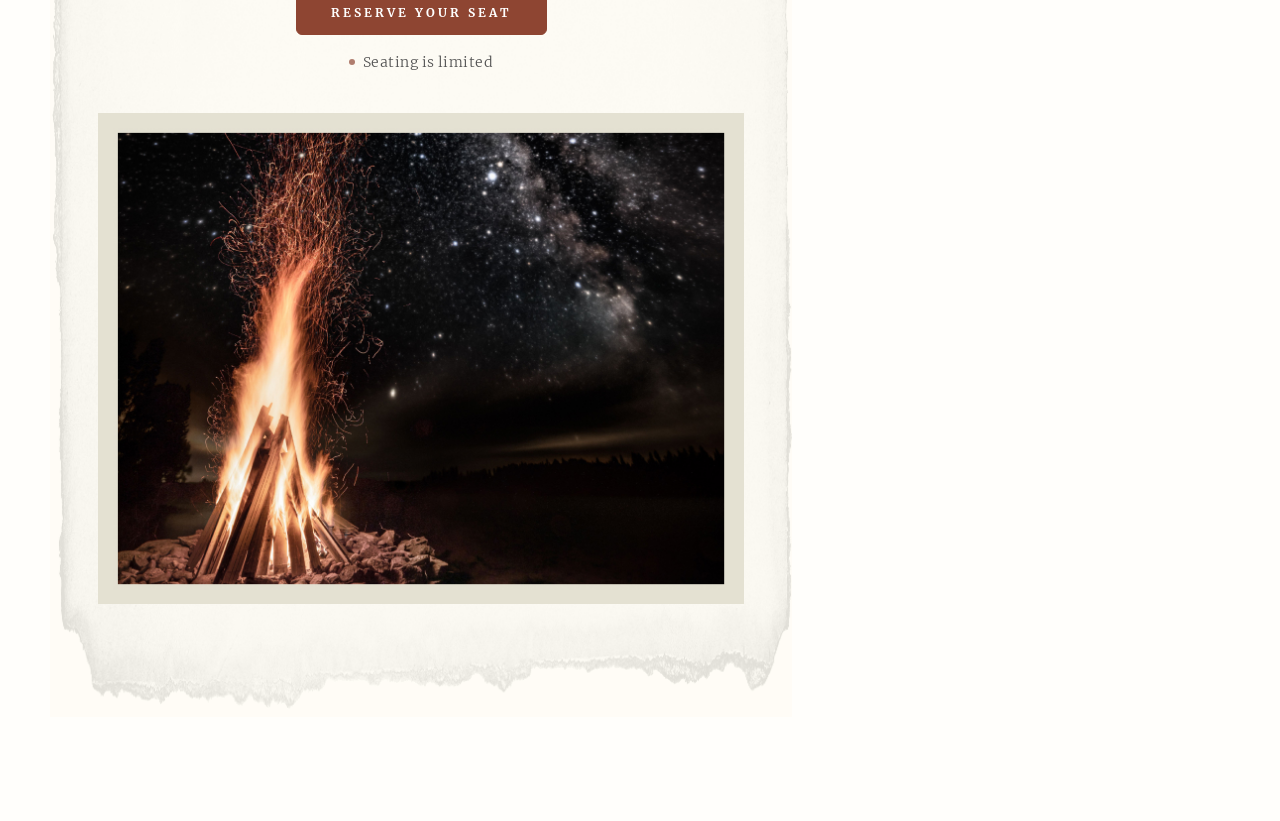
==== commit 8d8895f2: "upd" ====
--- a/events-single.html
+++ b/events-single.html
@@ -143,6 +143,70 @@
                                     <div class="events-single-maker-image-wrap">
                                         <img src="img/person.jpg" alt="Chef Tarver King"
                                             class="events-single-maker-image">
+                                    </div>
+                                </div>
+                            </section>
+
+                            <!-- paper section -->
+                            <section class="events-single-paper" style="background-image: url('img/paper-bg.png');">
+                                <div class="events-single-paper-inner">
+                                    <div class="events-single-paper-subtitle">Join us for a summer's evening</div>
+                                    <h2 class="events-single-paper-title">FROM THE TABLE TO THE<br>OPEN AIR</h2>
+                                    <div class="events-single-paper-text sans-body">
+                                        We invite you to gather with us at Waverly Springs for A Summer's Evening<br>
+                                        — an experience unlike any other. Seating is limited.
+                                    </div>
+
+                                    <div class="events-single-paper-price-wrap">
+                                        <div class="events-single-paper-price">$375</div>
+                                        <div class="events-single-paper-per-seat">per seat</div>
+                                    </div>
+
+                                    <div class="events-single-paper-grid">
+                                        <div class="events-single-paper-col">
+                                            <h3 class="events-single-paper-col-title">PRICING & INCLUSIONS</h3>
+                                            <ul class="events-single-paper-list">
+                                                <li class="sans-body">The full menu, every pairing, sides & pastry</li>
+                                                <li class="sans-body">Nothing more is sold at the table</li>
+                                                <li class="sans-body">Stay arrangements available on request</li>
+                                                <li class="sans-body">Sponsored by our friends at Pleasant Land</li>
+                                            </ul>
+                                        </div>
+                                        <div class="events-single-paper-col">
+                                            <h3 class="events-single-paper-col-title">LOGISTICS</h3>
+
+                                            <div class="events-single-paper-item">
+                                                <h4 class="events-single-paper-item-title">THE EVENINGS</h4>
+                                                <div class="events-single-paper-item-text sans-body">July 10 & July 11 Six O'Clock
+                                                </div>
+                                            </div>
+
+                                            <div class="events-single-paper-item">
+                                                <h4 class="events-single-paper-item-title">THE STORY</h4>
+                                                <div class="events-single-paper-item-text sans-body">4 Acts · 12 Courses</div>
+                                            </div>
+
+                                            <div class="events-single-paper-item">
+                                                <h4 class="events-single-paper-item-title">THE SETTING</h4>
+                                                <div class="events-single-paper-item-text sans-body">16001 Old Waterford Road,
+                                                    Paeonian Springs, Virginia</div>
+                                            </div>
+
+                                            <div class="events-single-paper-item">
+                                                <h4 class="events-single-paper-item-title">YOUR TABLE</h4>
+                                                <div class="events-single-paper-item-text sans-body">Come as a pair, with friends,
+                                                    or on your own. Reserve as your party size.</div>
+                                            </div>
+                                        </div>
+                                    </div>
+
+                                    <div class="events-single-paper-action">
+                                        <a href="/book-a-table" class="c-btn filled-accent">RESERVE YOUR SEAT</a>
+                                        <div class="events-single-paper-note sans-body">Seating is limited</div>
+                                    </div>
+
+                                    <div class="events-single-paper-image-wrap">
+                                        <img src="img/paper-img.jpg" alt="Campfire" class="events-single-paper-image">
                                     </div>
                                 </div>
                             </section>
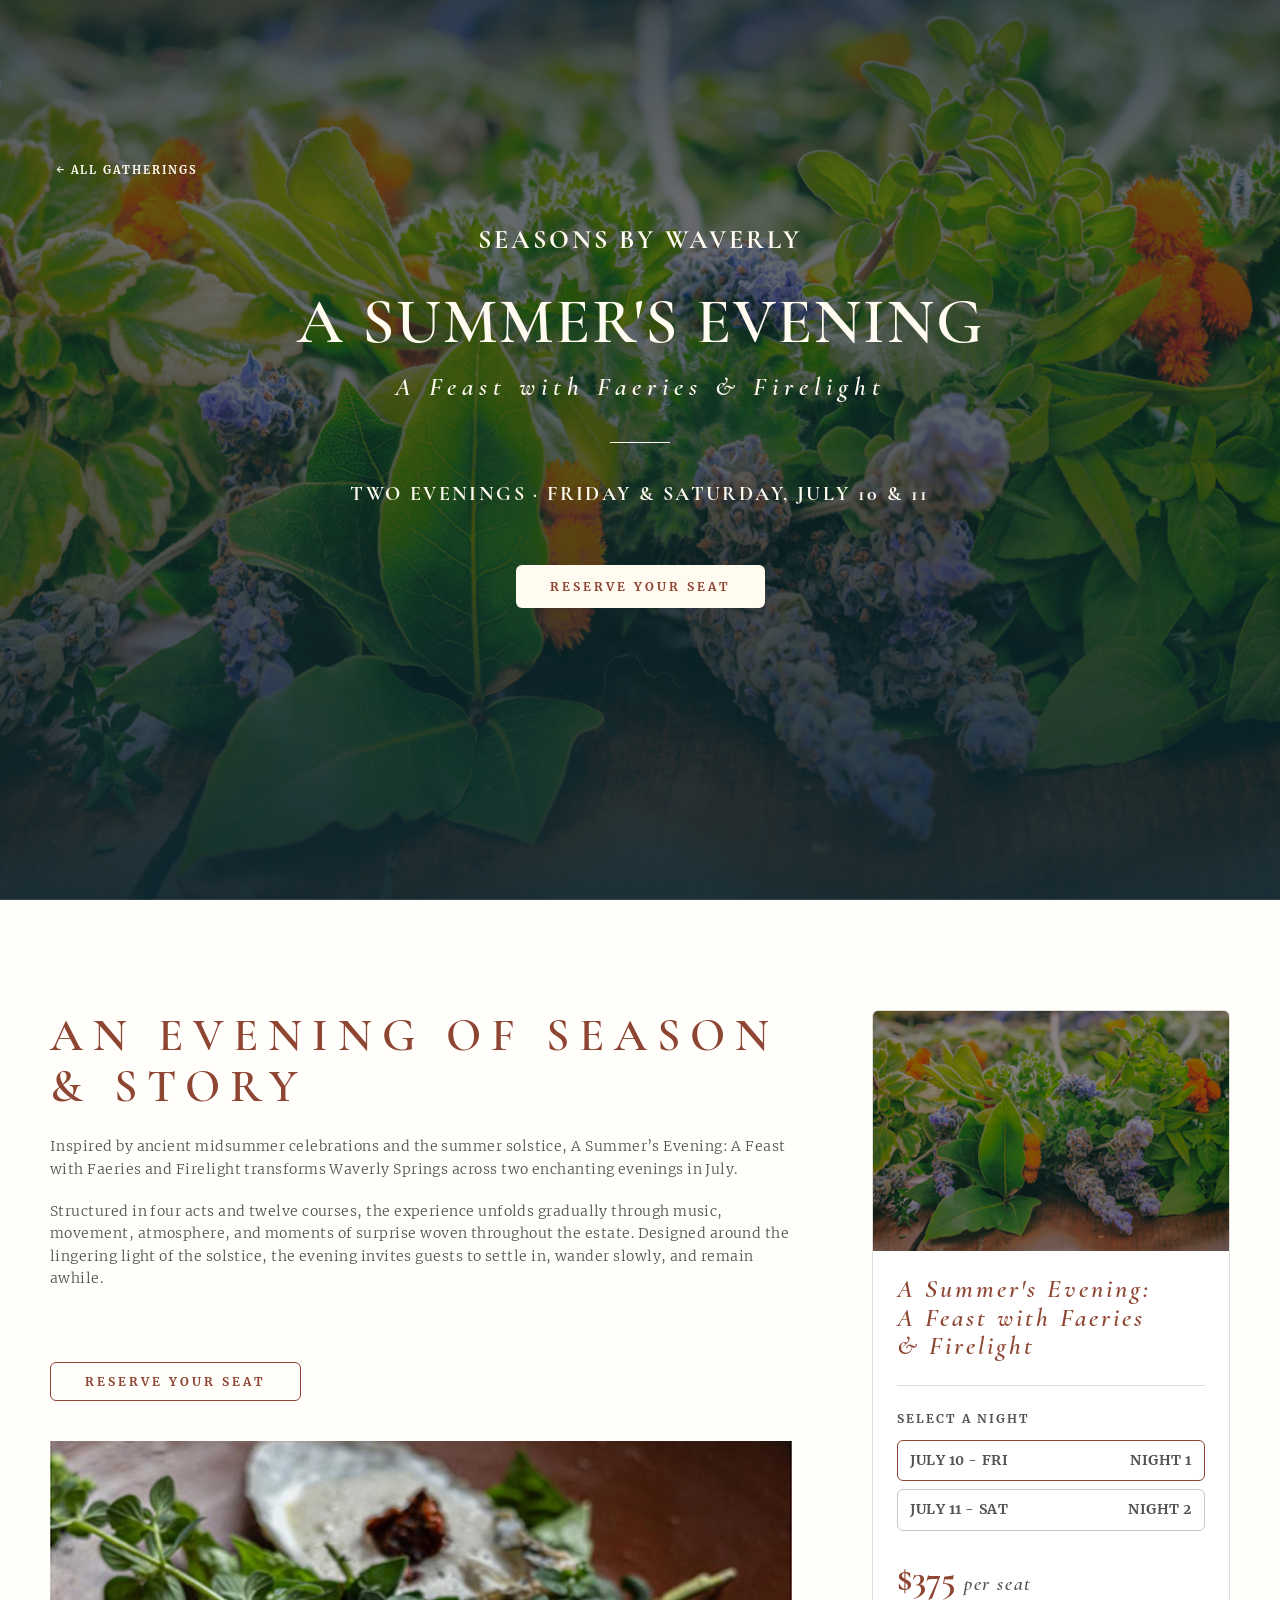
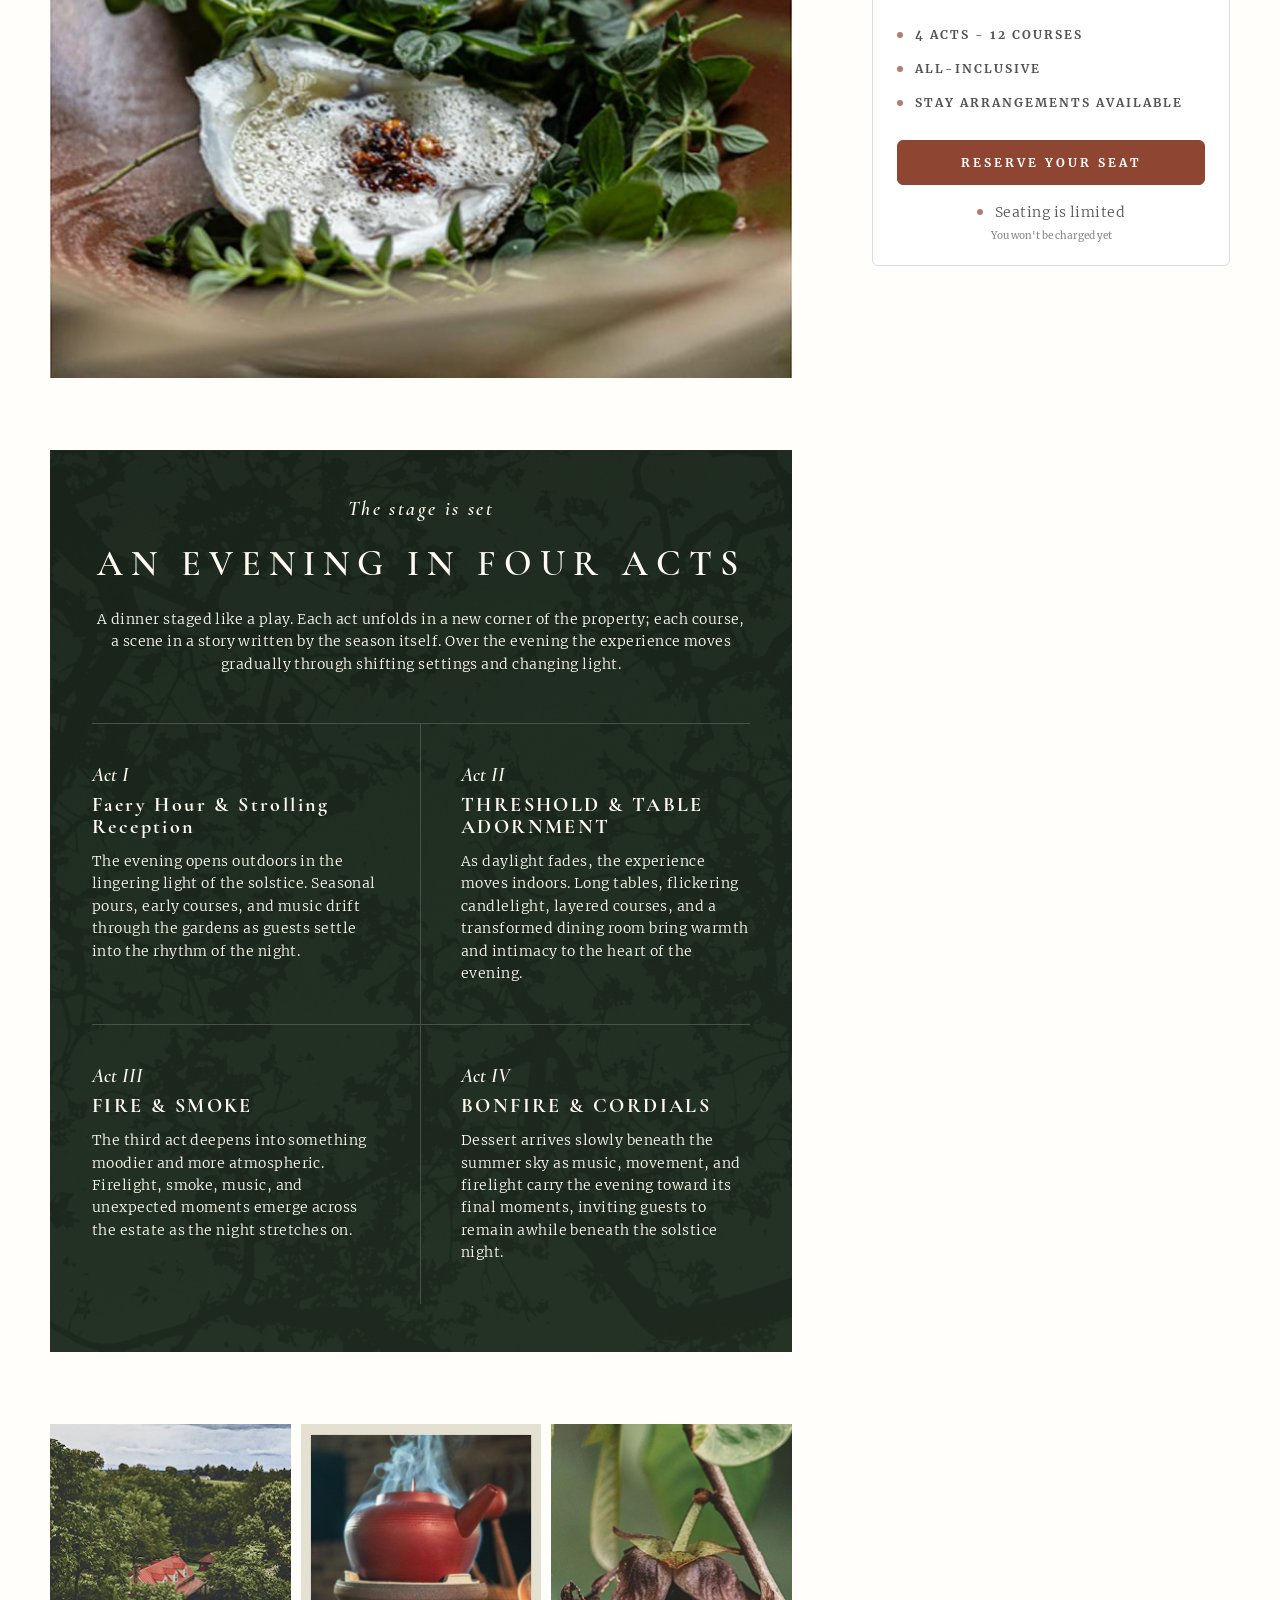
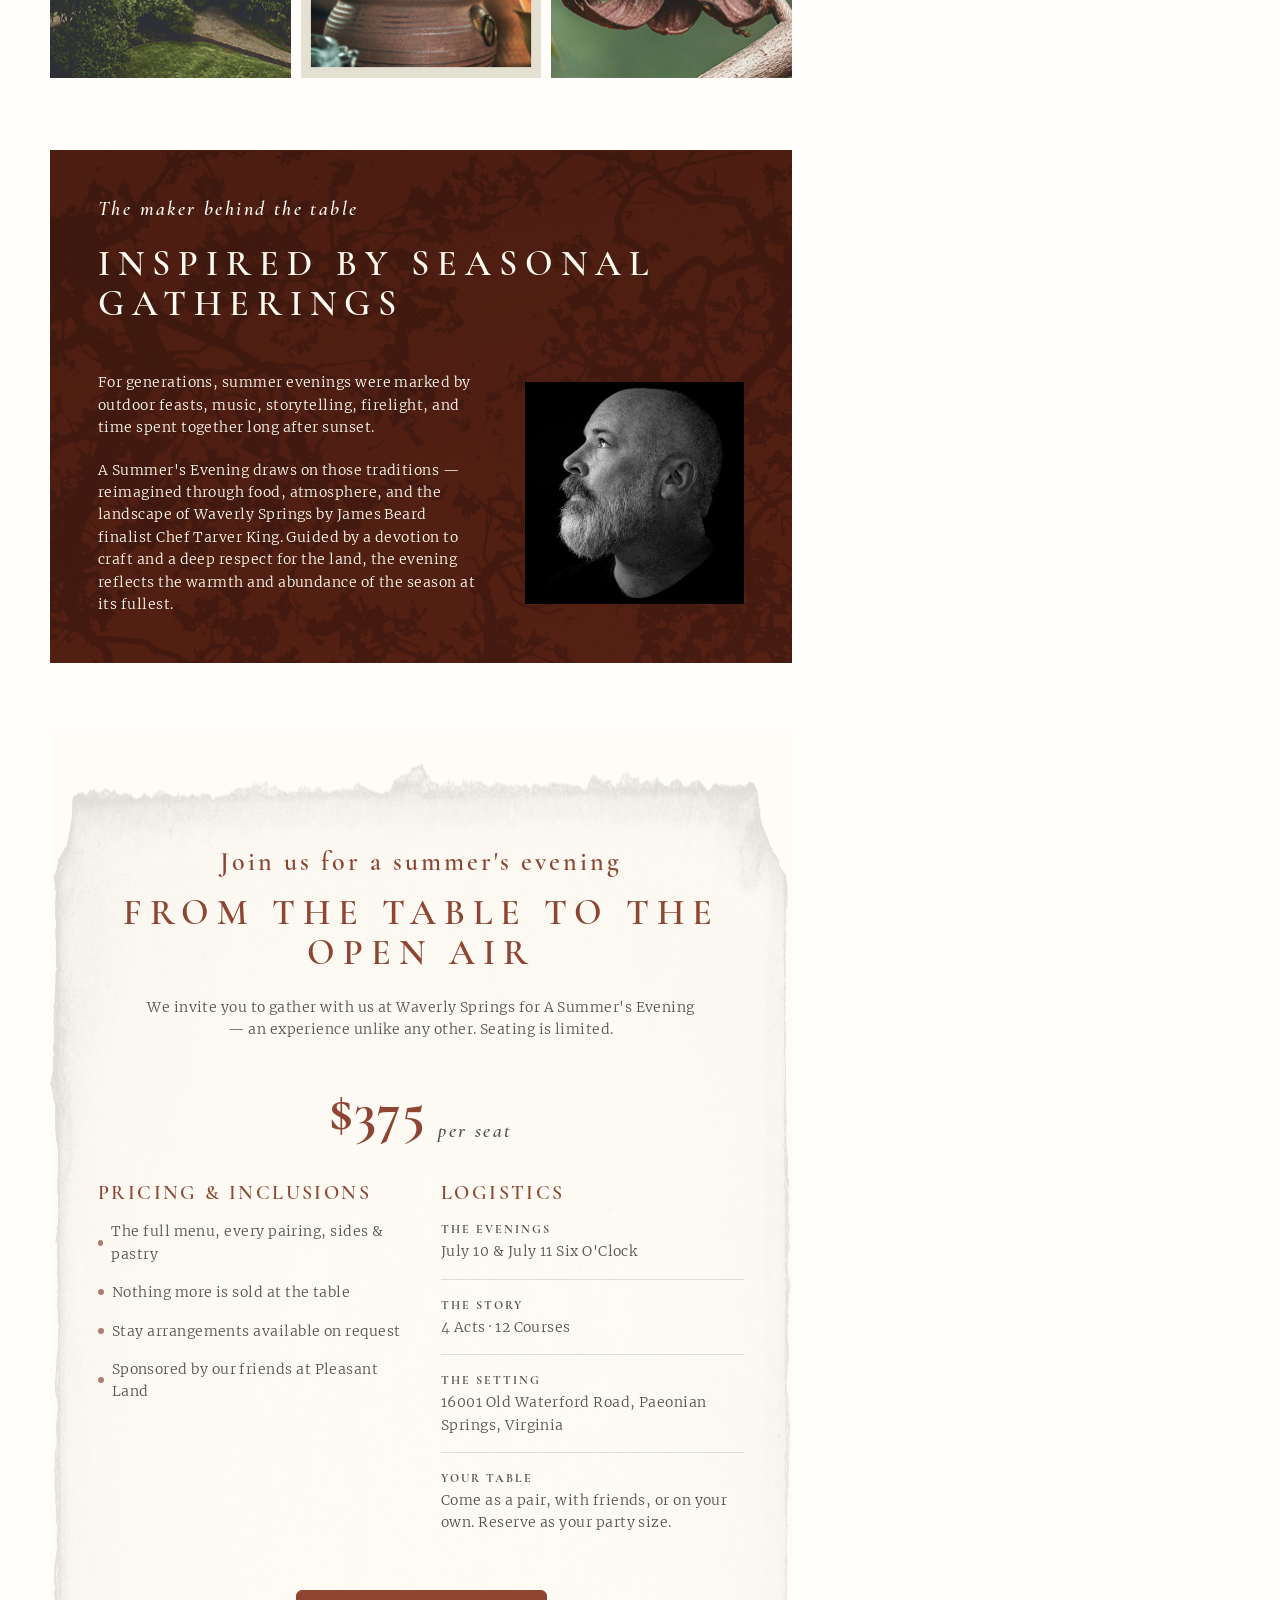
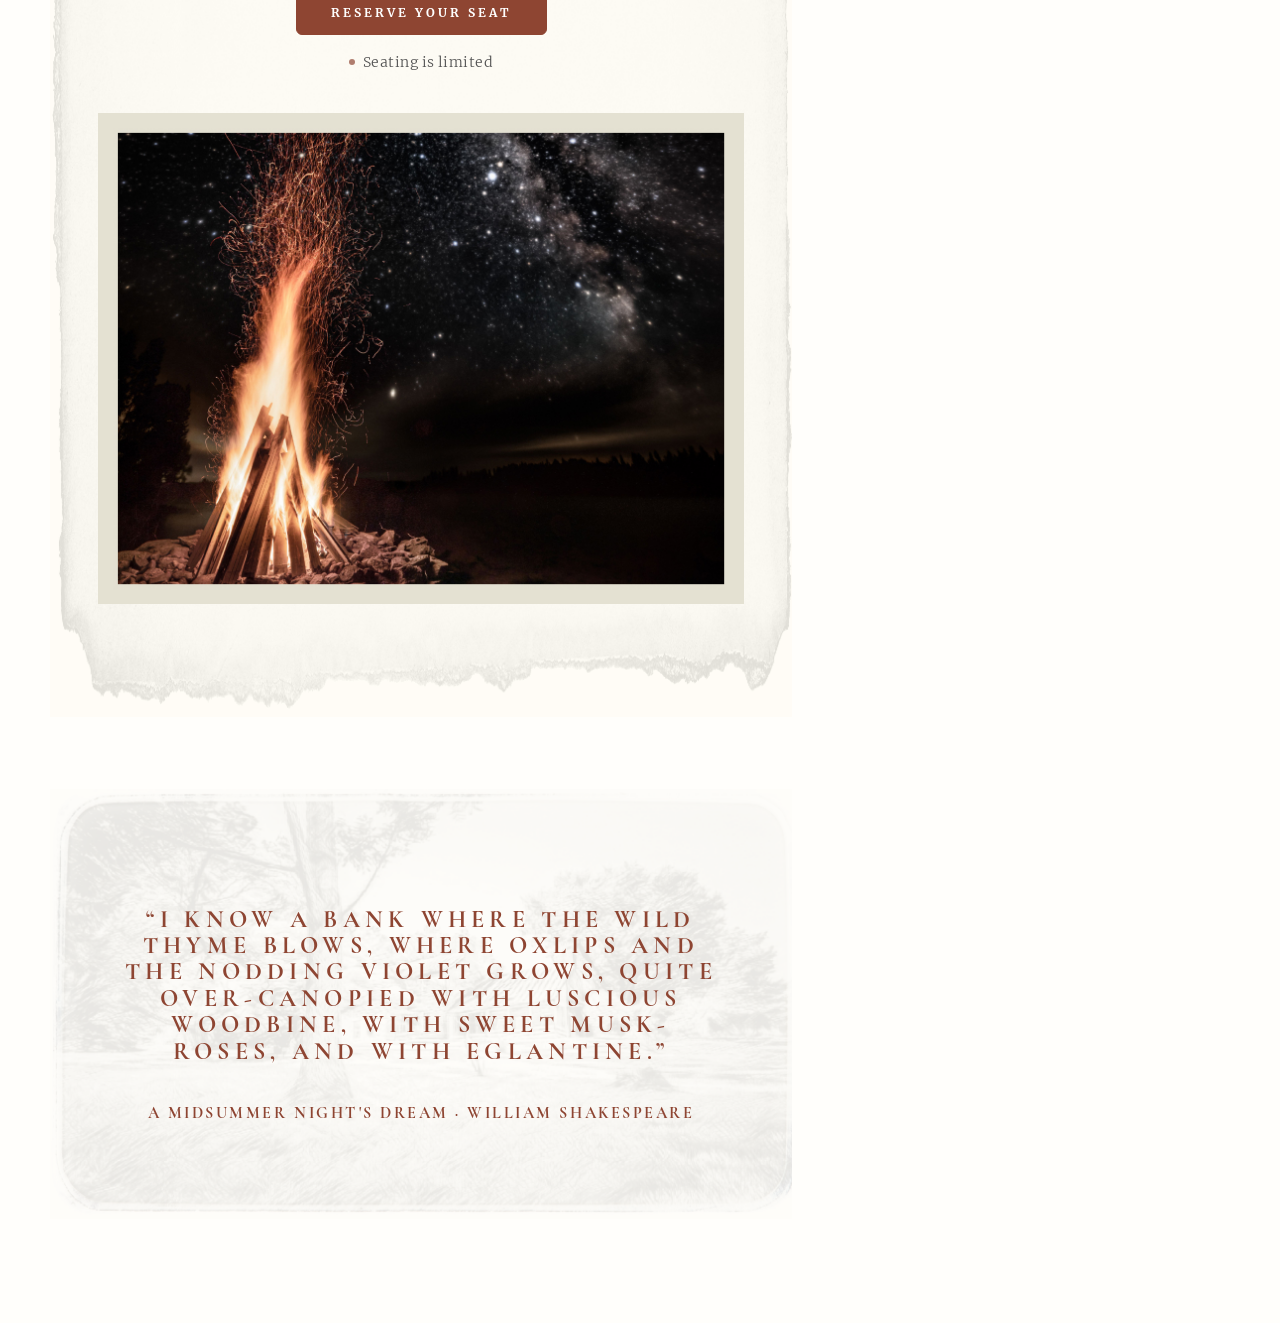
==== commit 62497fef: "upd" ====
--- a/events-single.html
+++ b/events-single.html
@@ -207,6 +207,18 @@
 
                                     <div class="events-single-paper-image-wrap">
                                         <img src="img/paper-img.jpg" alt="Campfire" class="events-single-paper-image">
+                                    </div>
+                                </div>
+                            </section>
+
+                            <!-- quote section -->
+                            <section class="events-single-quote" style="background-image: url('img/quote-bg.png');">
+                                <div class="events-single-quote-inner">
+                                    <div class="events-single-quote-text">
+                                        “I KNOW A BANK WHERE THE WILD THYME BLOWS, WHERE OXLIPS AND THE NODDING VIOLET GROWS, QUITE OVER-CANOPIED WITH LUSCIOUS WOODBINE, WITH SWEET MUSK-ROSES, AND WITH EGLANTINE.”
+                                    </div>
+                                    <div class="events-single-quote-author">
+                                        A MIDSUMMER NIGHT'S DREAM · WILLIAM SHAKESPEARE
                                     </div>
                                 </div>
                             </section>
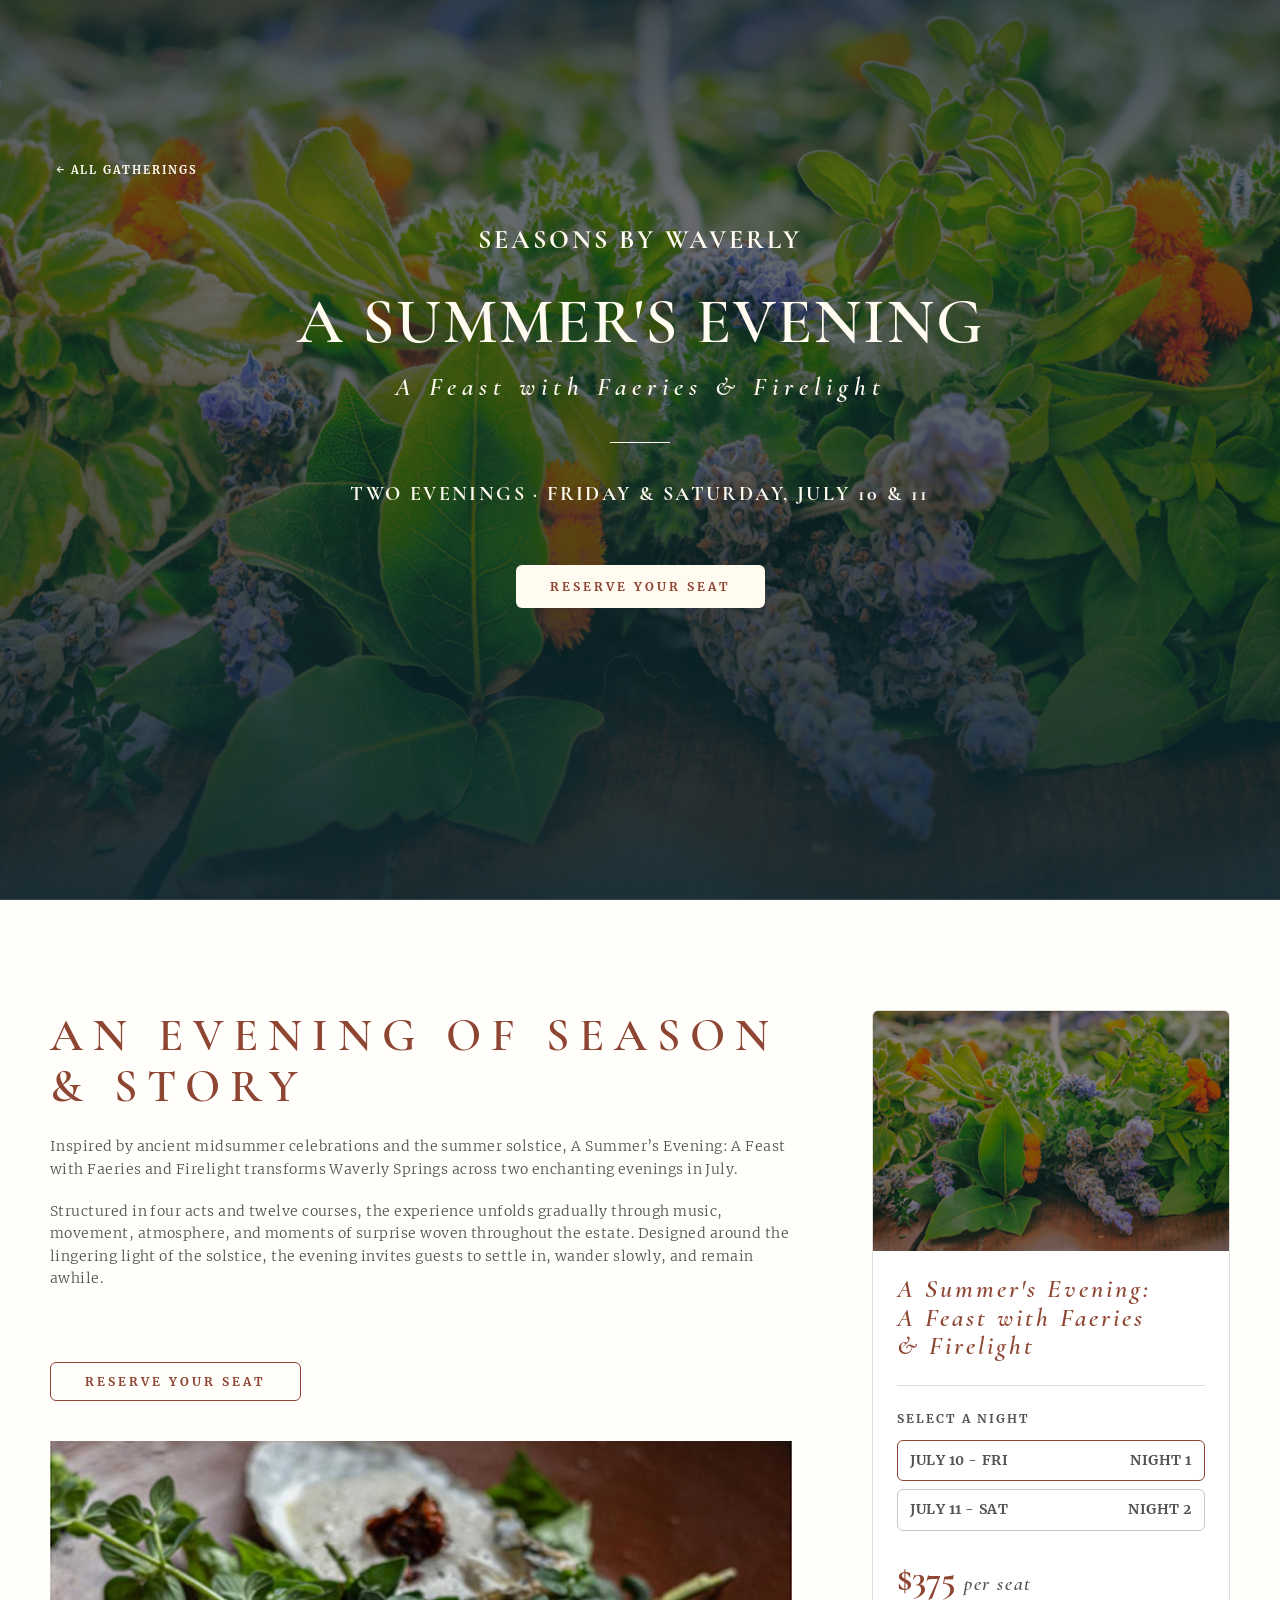
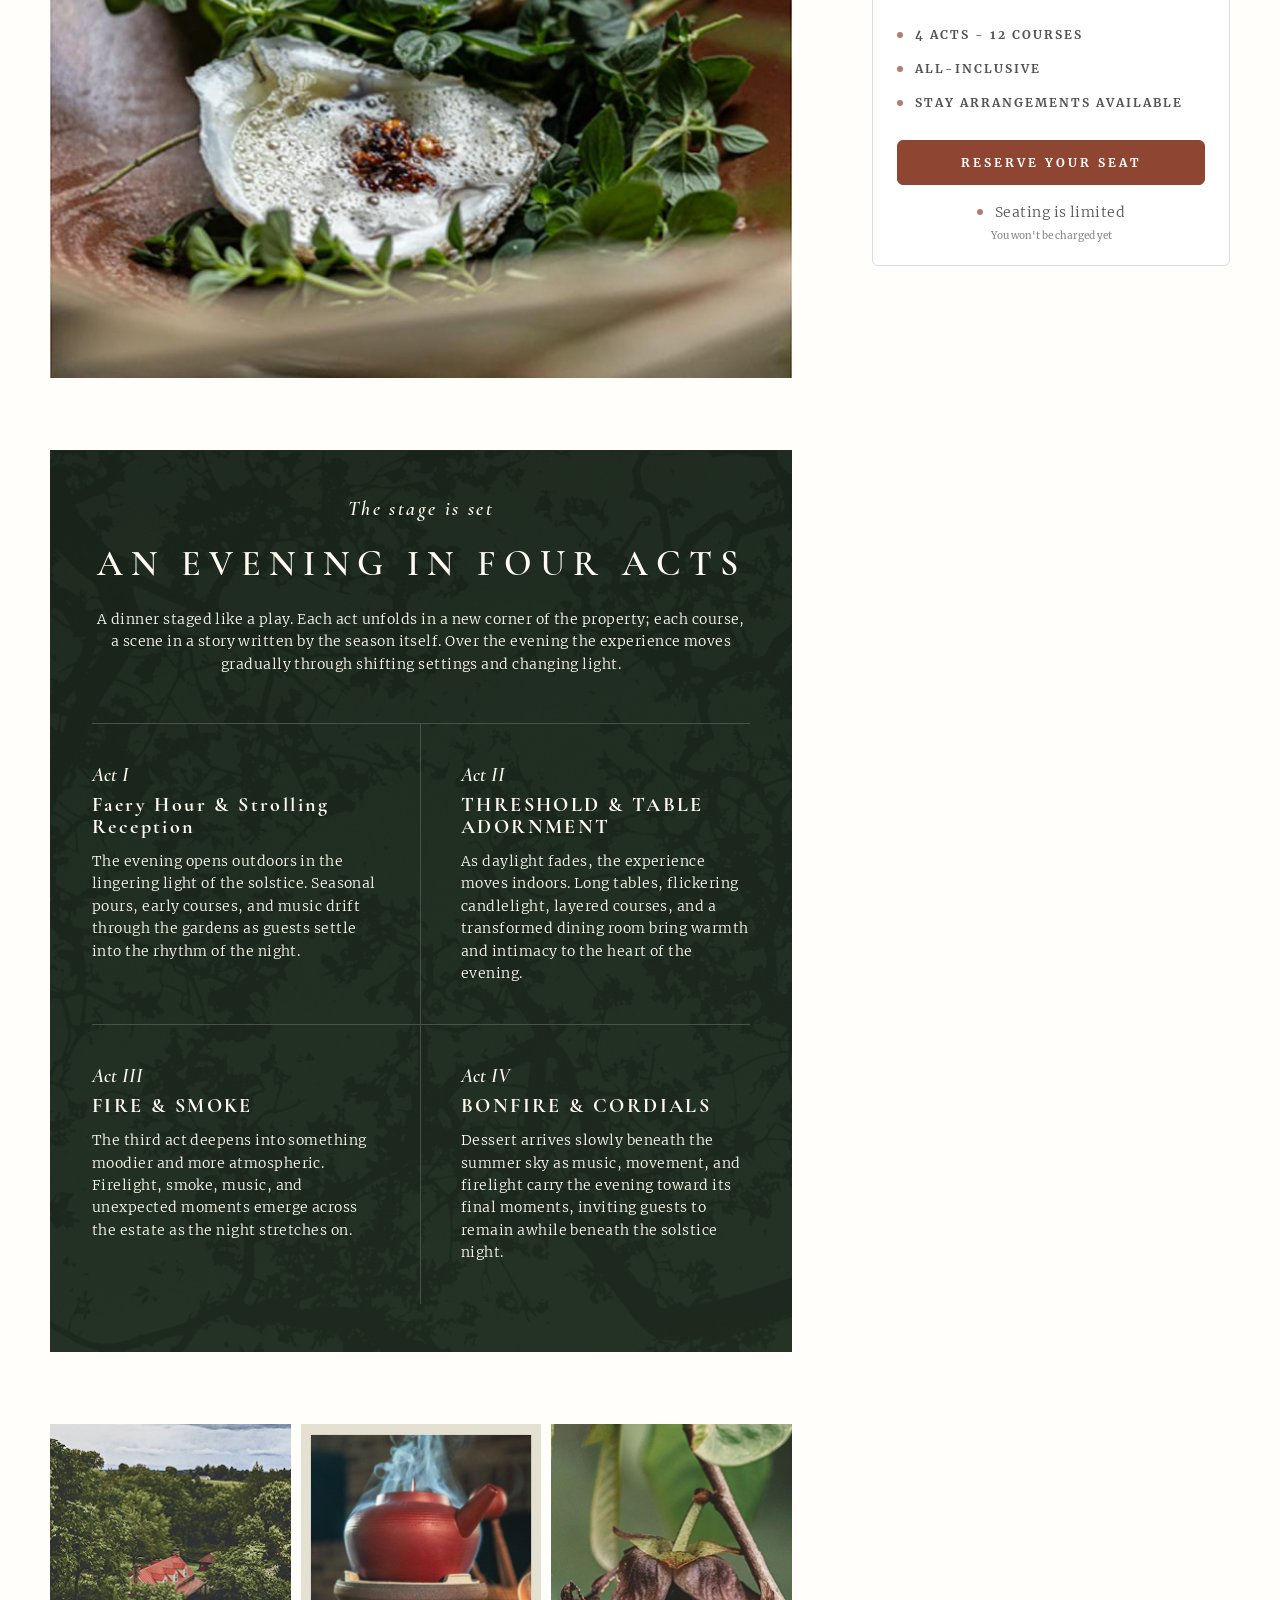
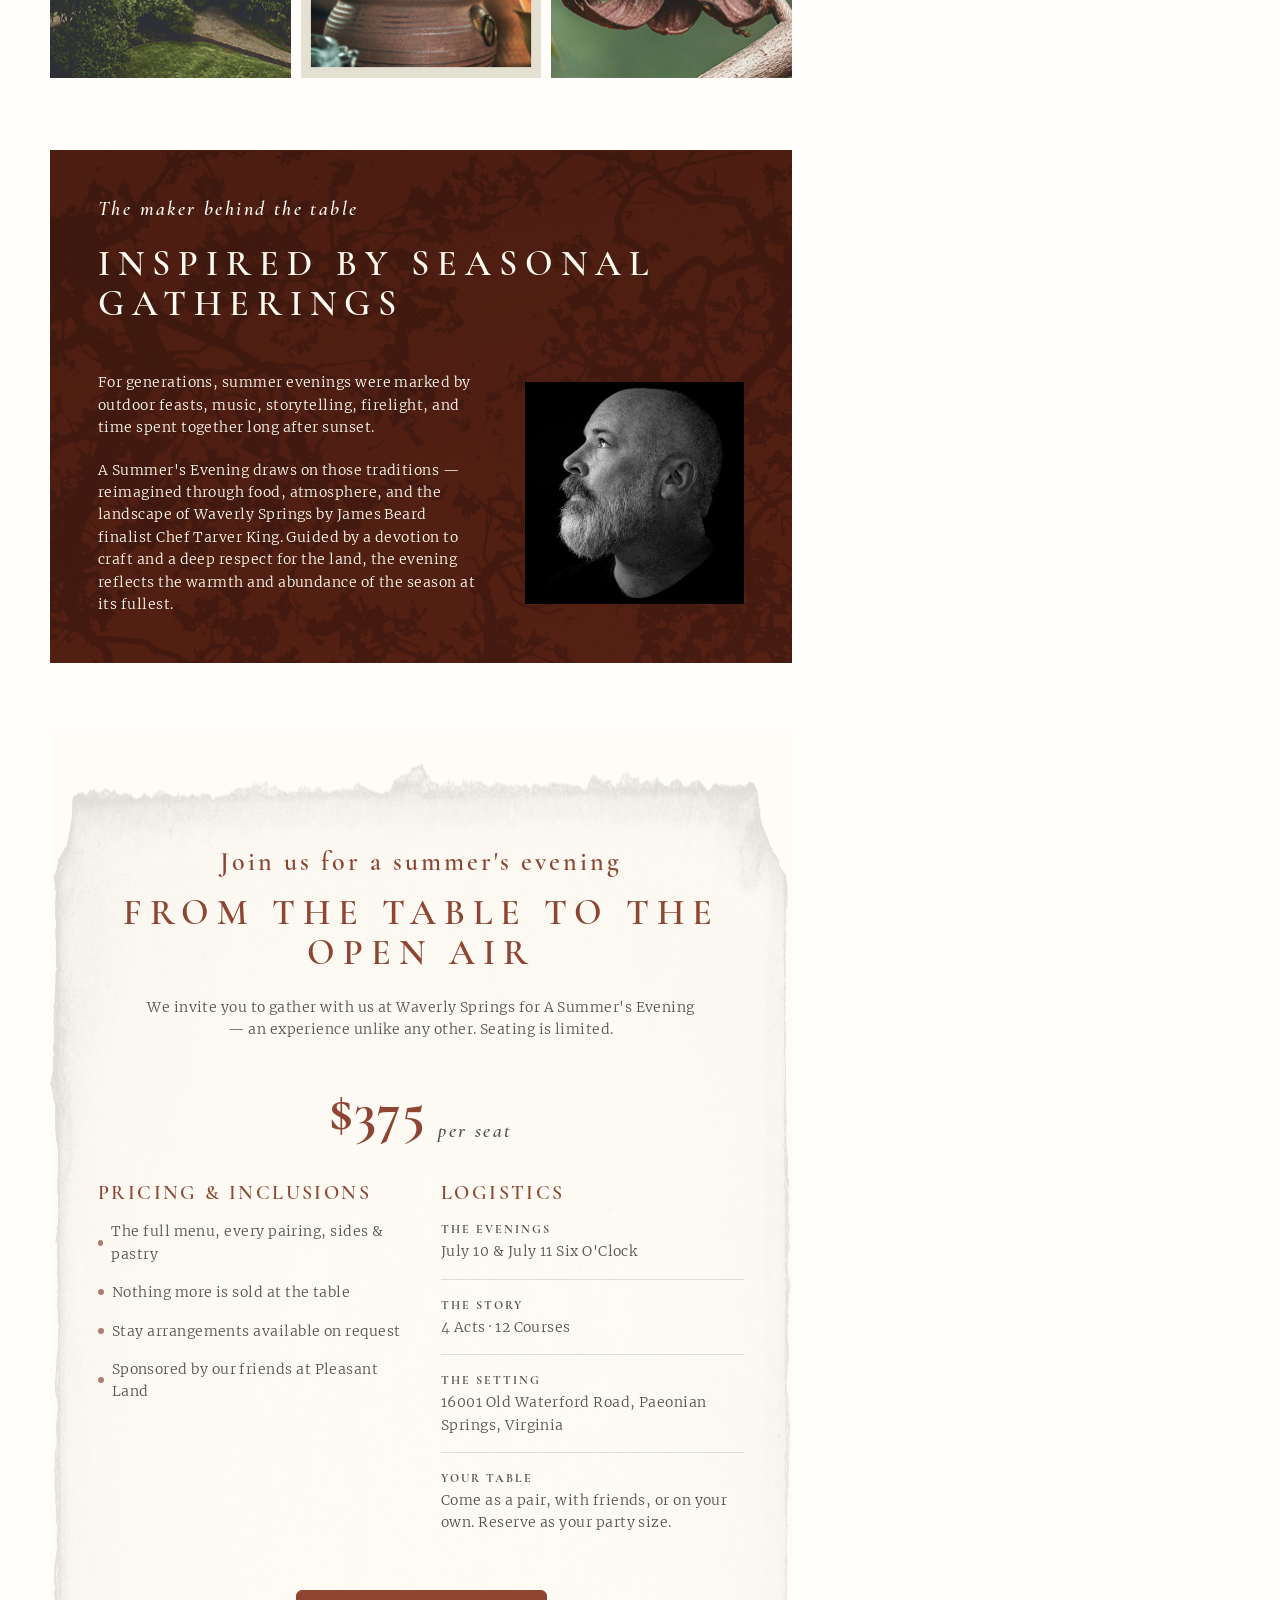
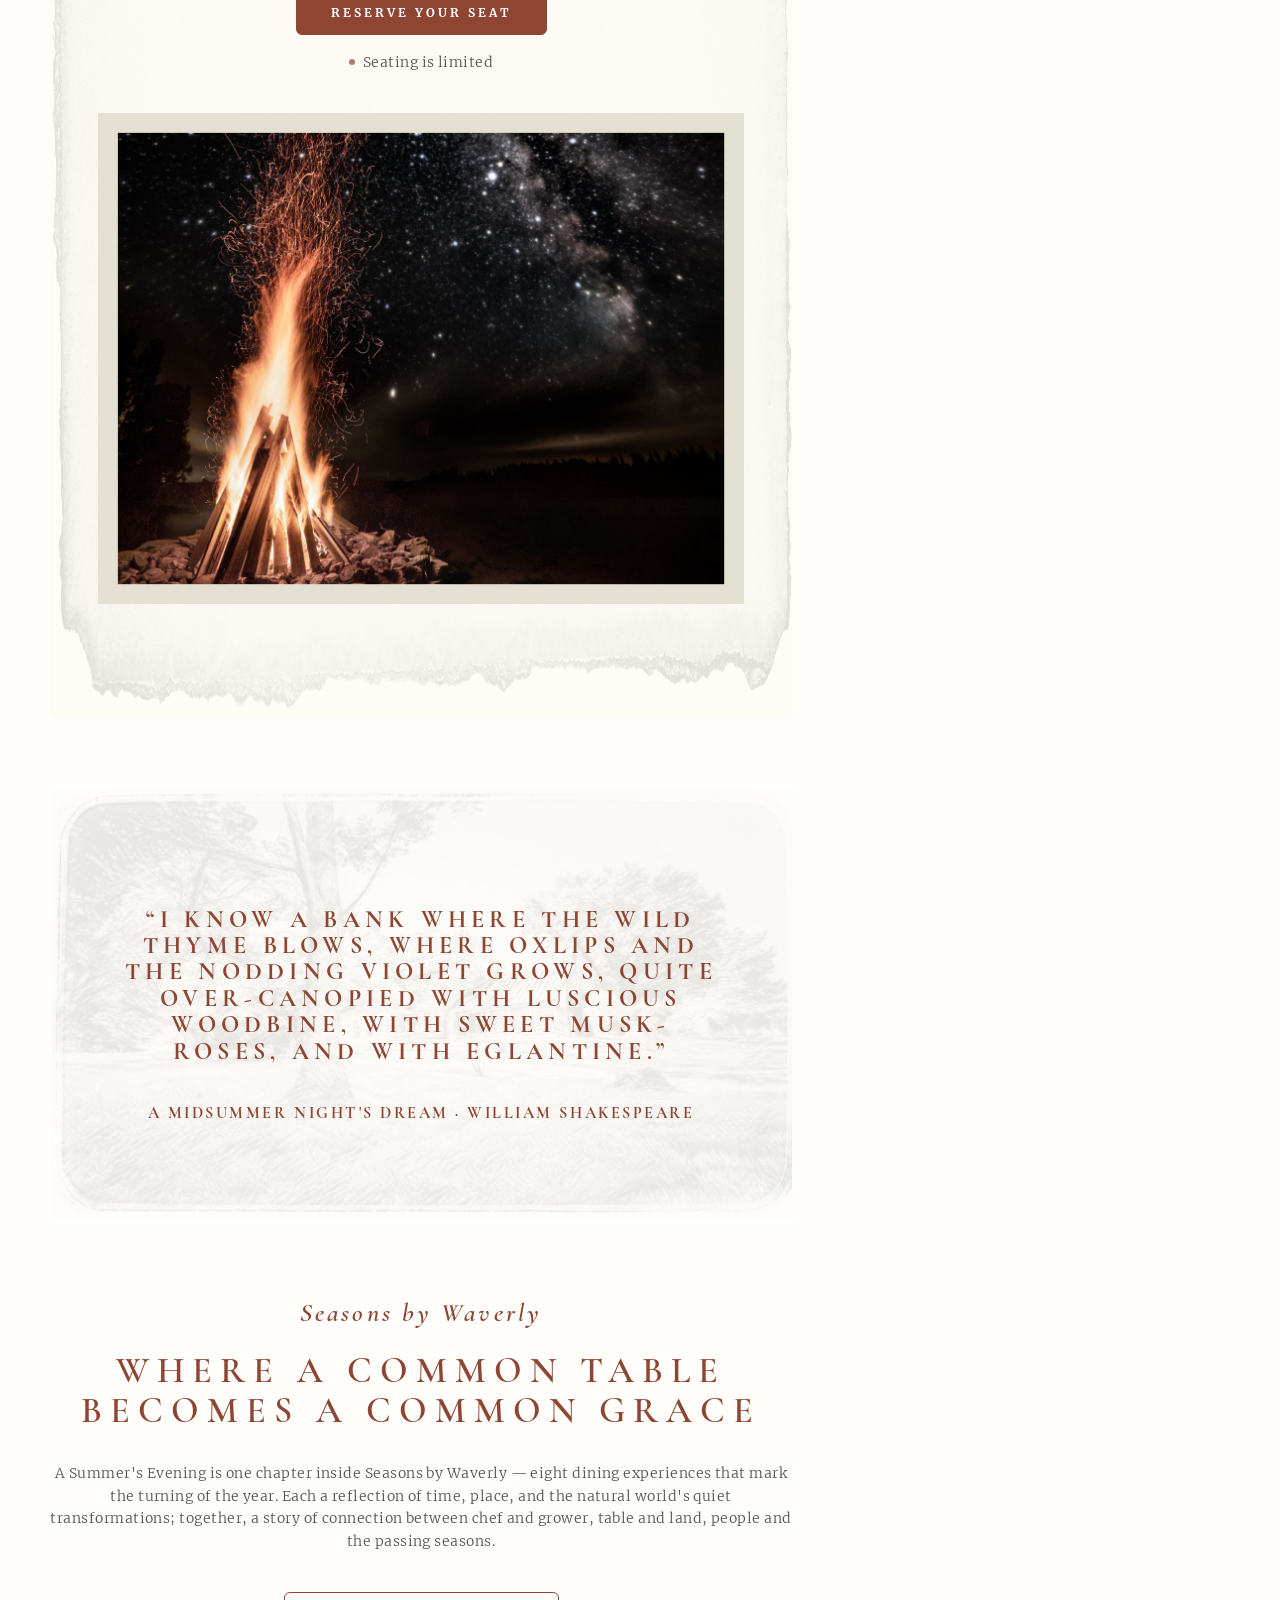
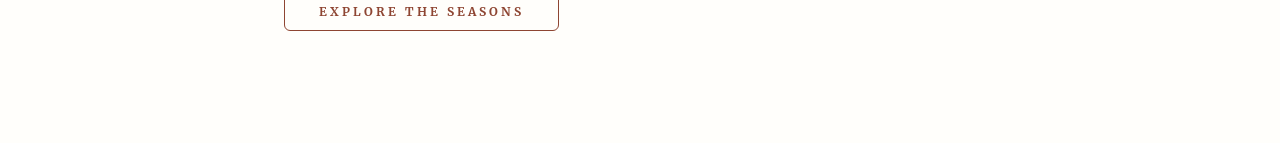
==== commit ddfa6f16: "upd" ====
--- a/events-single.html
+++ b/events-single.html
@@ -221,6 +221,16 @@
                                         A MIDSUMMER NIGHT'S DREAM · WILLIAM SHAKESPEARE
                                     </div>
                                 </div>
+                            </section>
+
+                            <!-- outro section -->
+                            <section class="events-single-outro">
+                                <div class="events-single-outro-subtitle">Seasons by Waverly</div>
+                                <h2 class="events-single-outro-title">WHERE A COMMON TABLE<br>BECOMES A COMMON GRACE</h2>
+                                <div class="events-single-outro-text sans-body">
+                                    A Summer's Evening is one chapter inside Seasons by Waverly — eight dining experiences that mark the turning of the year. Each a reflection of time, place, and the natural world's quiet transformations; together, a story of connection between chef and grower, table and land, people and the passing seasons.
+                                </div>
+                                <a href="/seasons" class="c-btn accent">EXPLORE THE SEASONS</a>
                             </section>
                         </div>
 
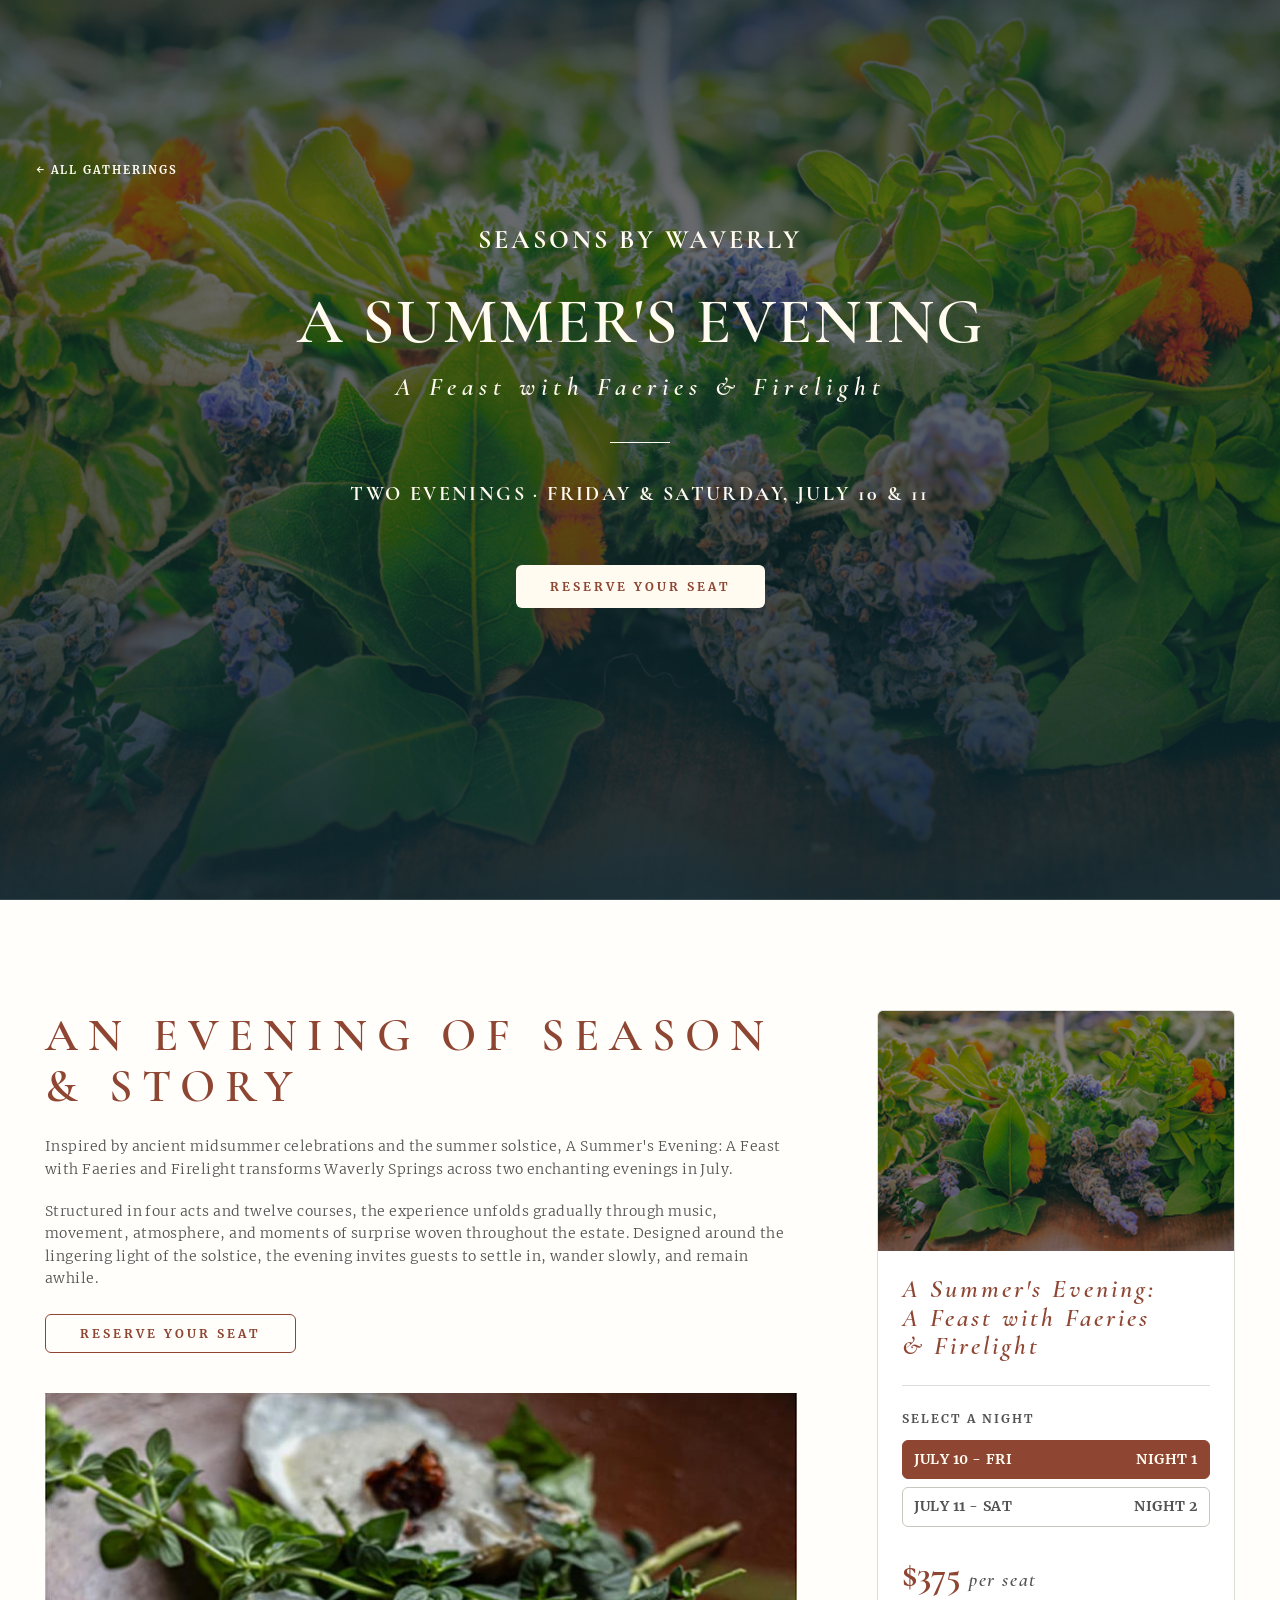
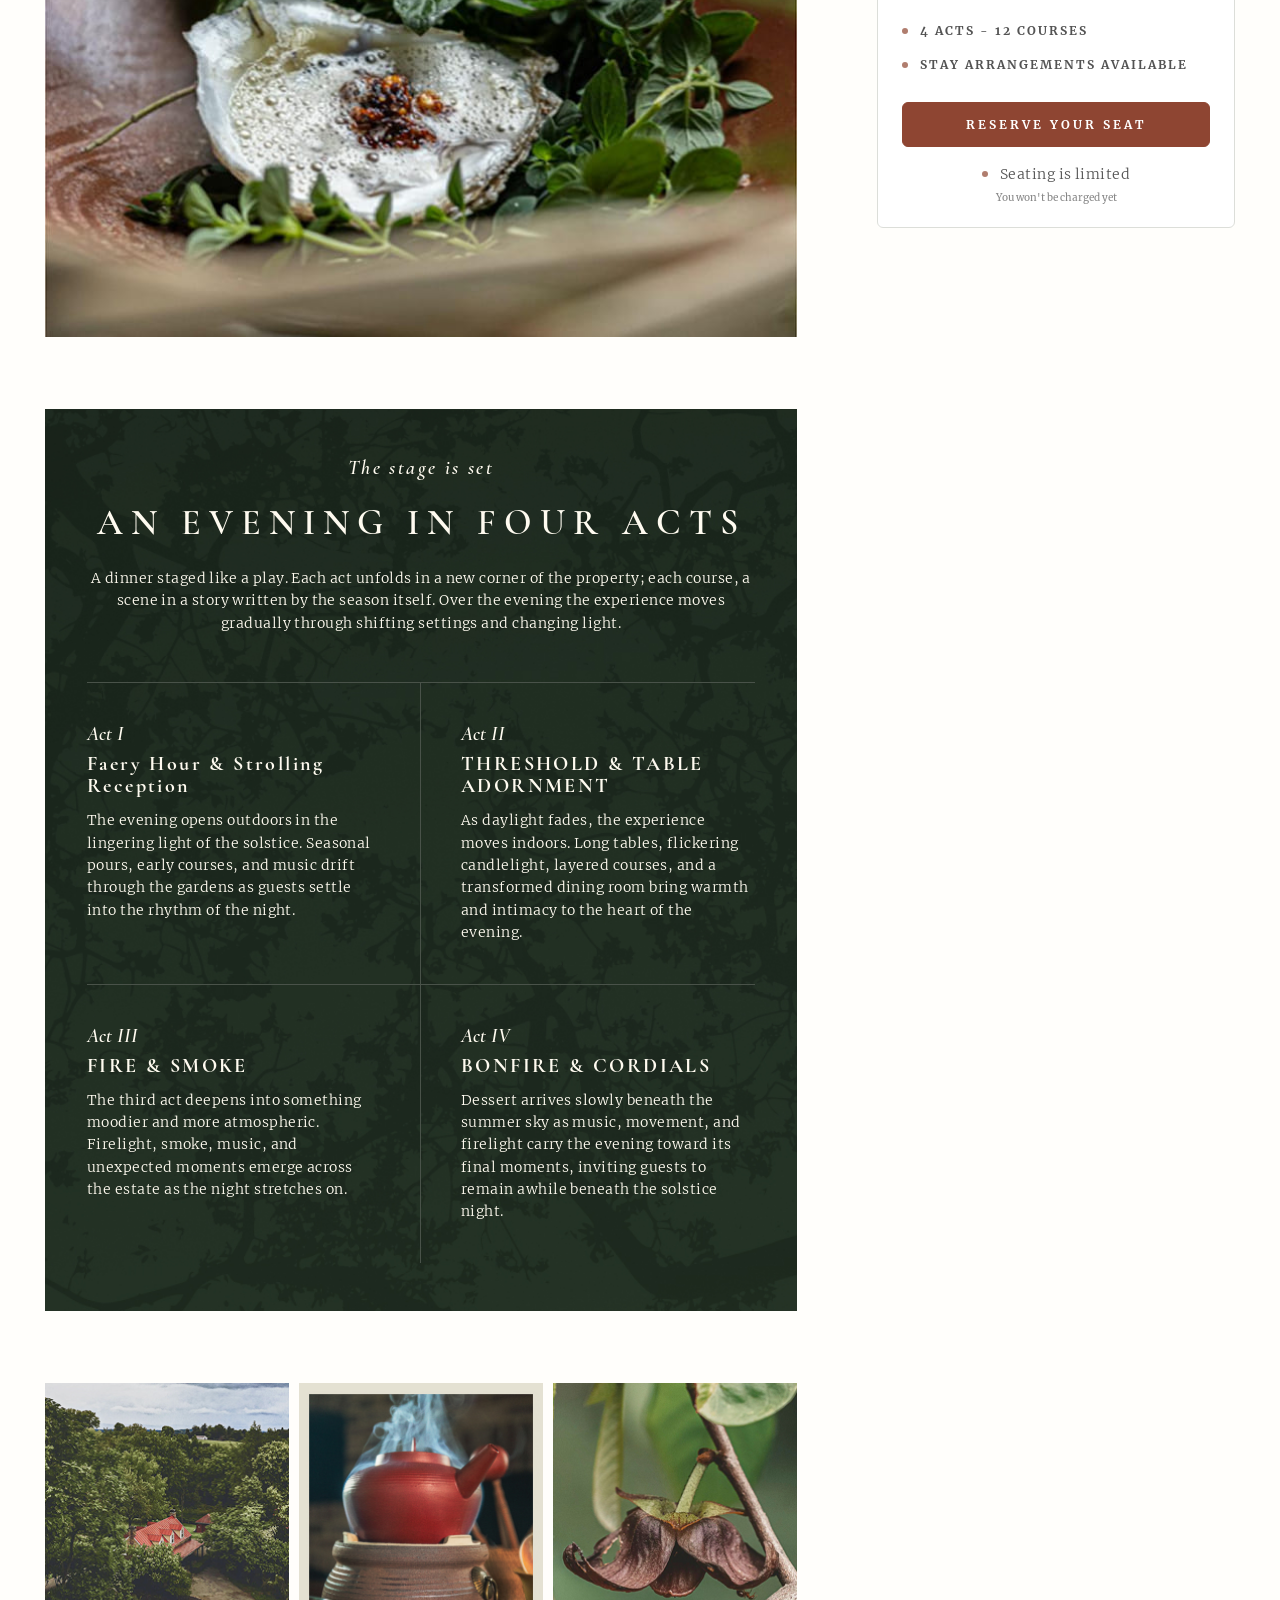
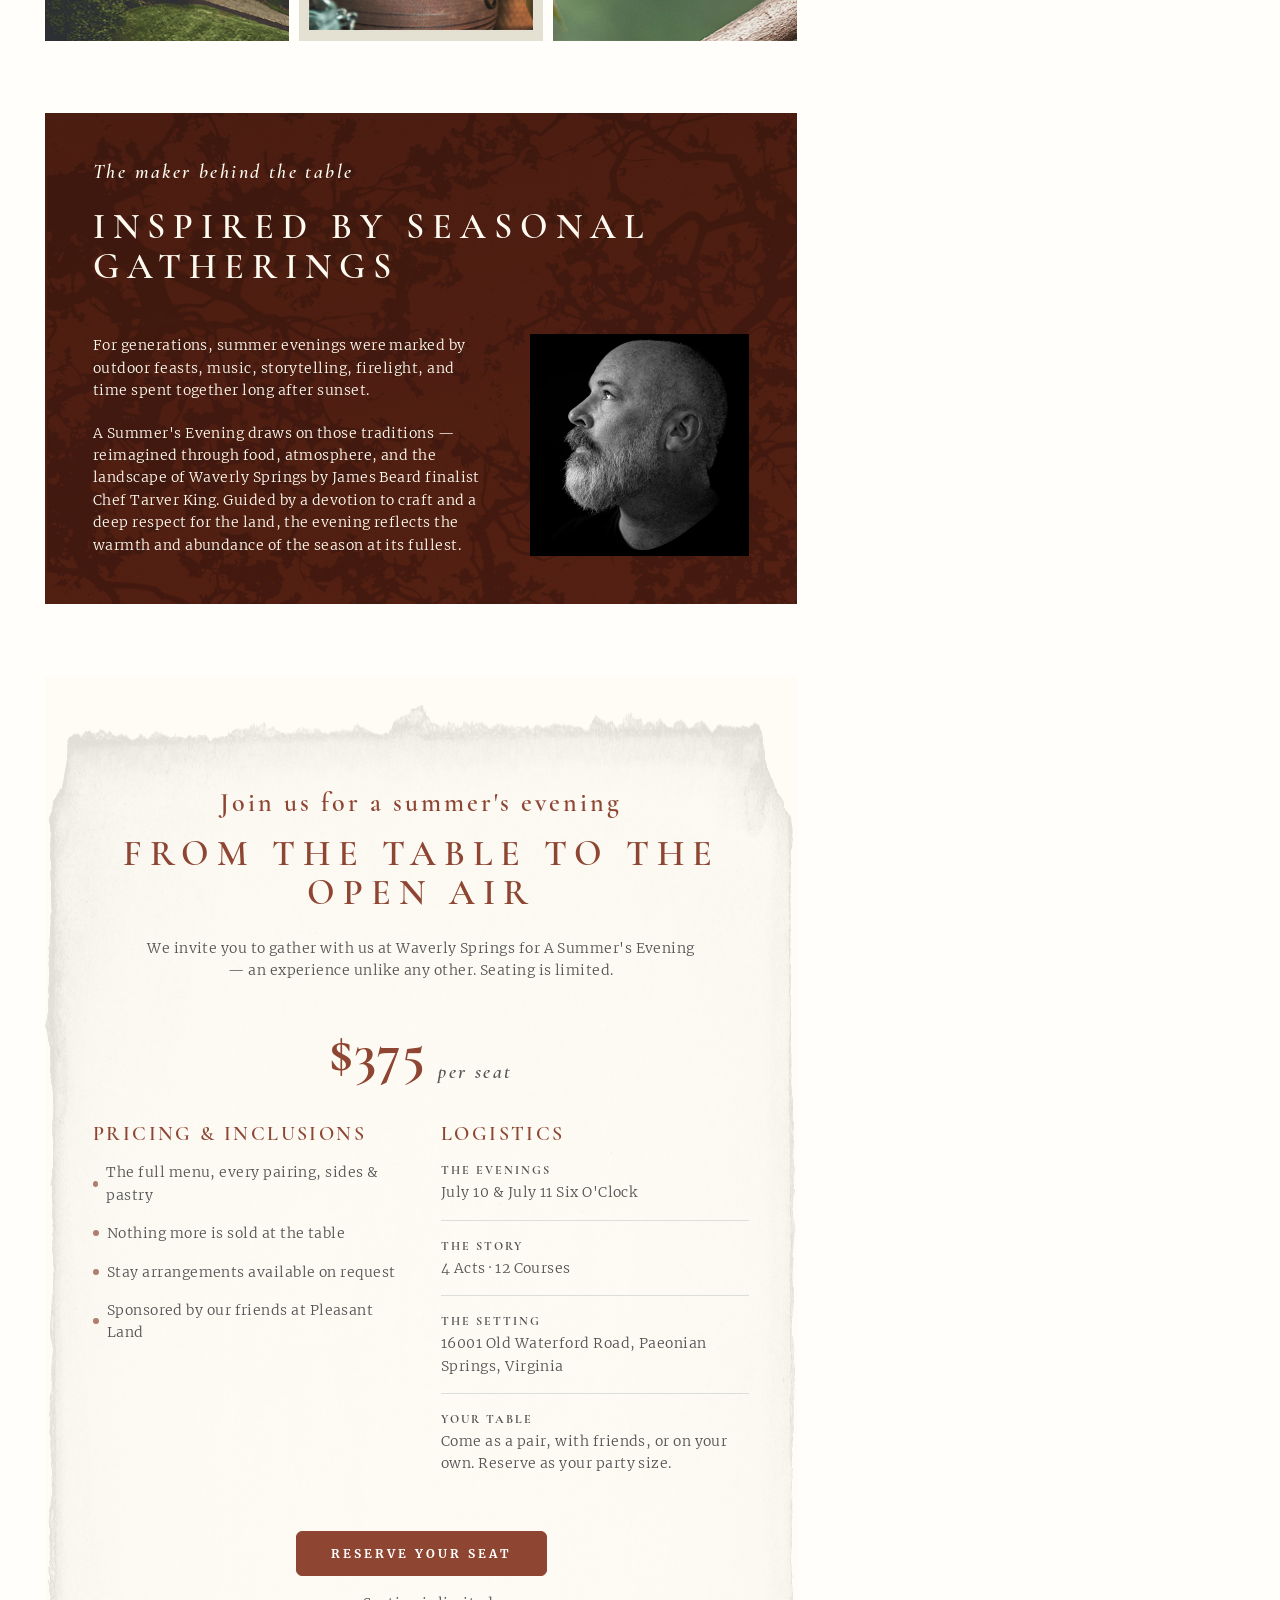
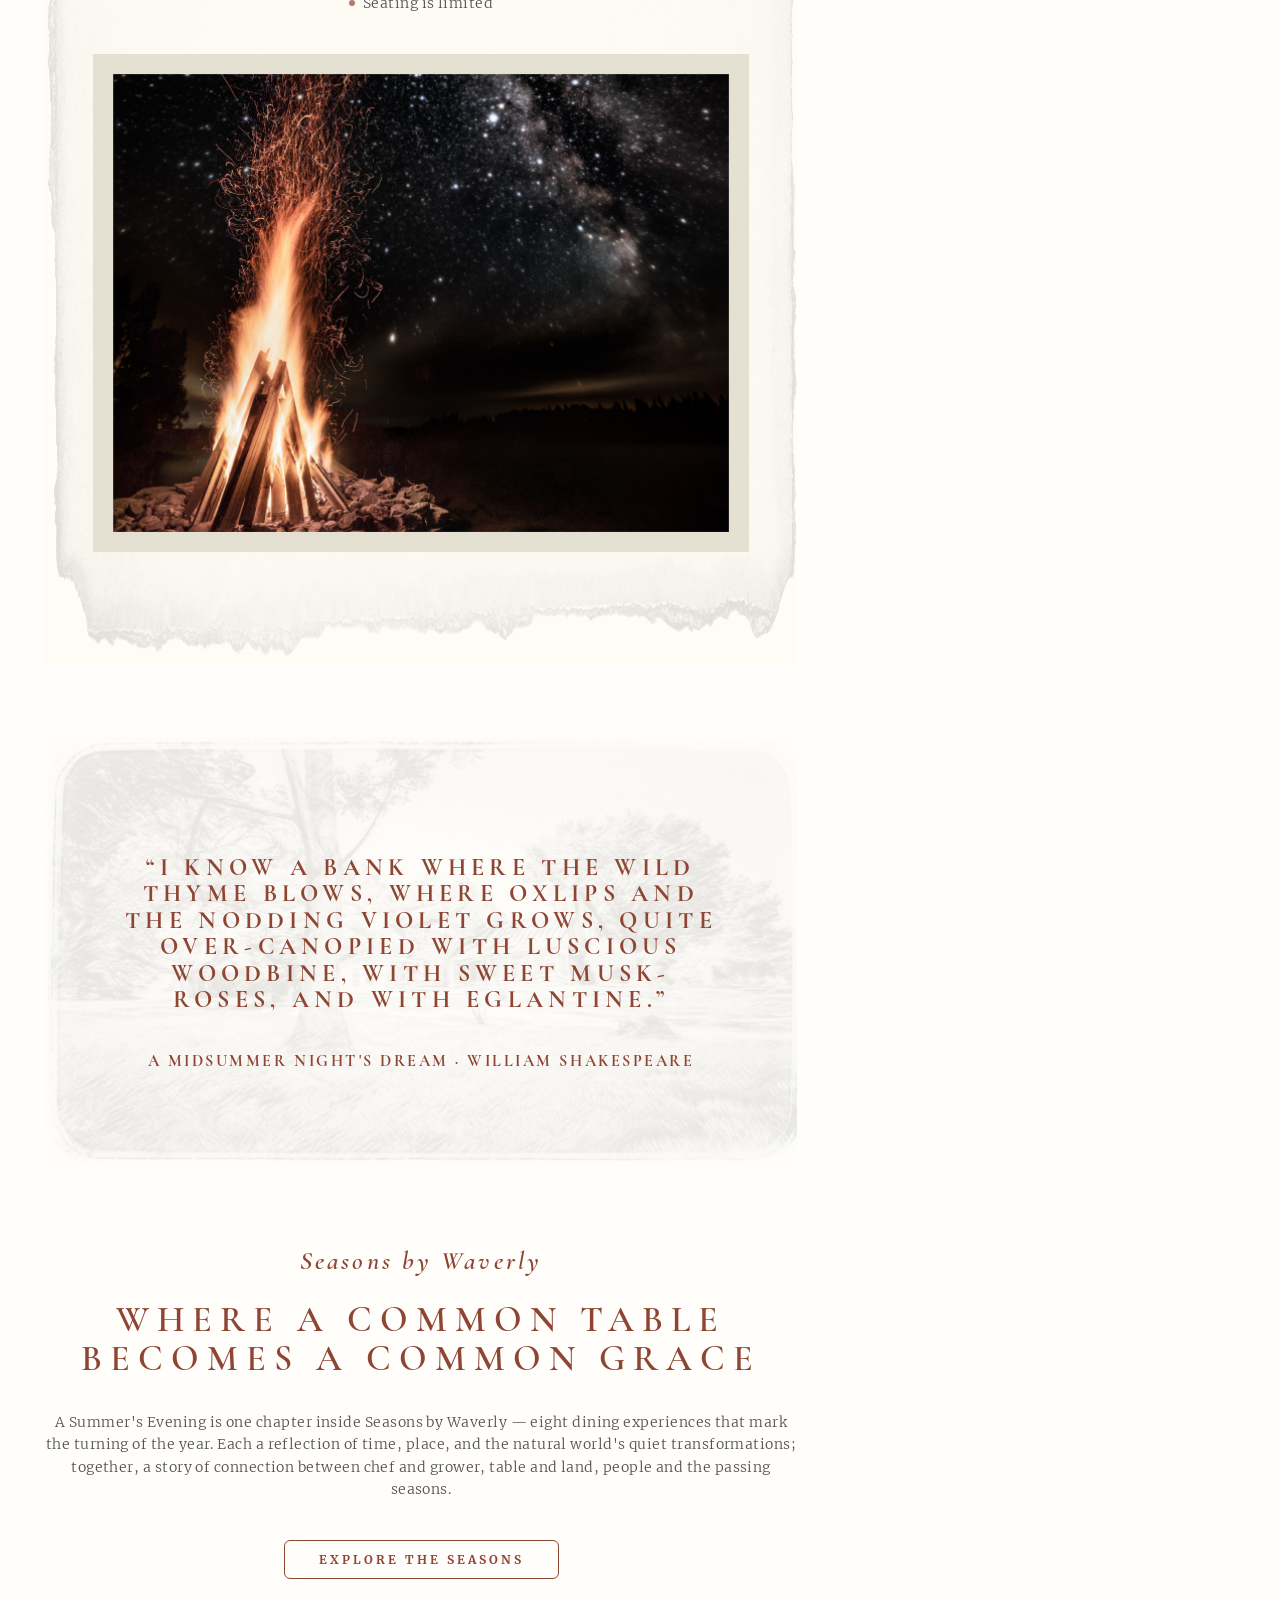
==== commit 4558c02d: "upd" ====
--- a/events-single.html
+++ b/events-single.html
@@ -18,28 +18,26 @@
             <section class="single-hero">
                 <img class="c-image single-hero-bg b-image" src="img/hero-bg.jpg" width="1440" height="1005"
                     alt="Bg Image" decoding="async">
-                <div class="container">
-                    <div class="single-hero-wrapper">
-                        <a class="single-hero-back" href="#">
-                            ← All gatherings
-                        </a>
-                        <div class="single-hero-heading">
-                            <div class="single-hero-heading-inner">
-                                <div class="single-hero-subtitle">Seasons by Waverly</div>
-                                <h1 class="single-hero-title">A Summer's Evening</h1>
-                                <div class="single-hero-subtitle-bottom">
-                                    A Feast with Faeries & Firelight
-                                </div>
+                <div class="single-hero-wrapper">
+                    <a class="single-hero-back" href="/events.html">
+                        ← All gatherings
+                    </a>
+                    <div class="single-hero-heading">
+                        <div class="single-hero-heading-inner">
+                            <div class="single-hero-subtitle">Seasons by Waverly</div>
+                            <h1 class="single-hero-title">A Summer's Evening</h1>
+                            <div class="single-hero-subtitle-bottom">
+                                A Feast with Faeries & Firelight
                             </div>
                         </div>
-
-                        <div class="single-hero-bottom">
-                            <div class="single-hero-divider"></div>
-                            <div class="single-hero-dates">Two Evenings · Friday & Saturday, July 10 & 11</div>
-                        </div>
-
-                        <a href="/book-a-table" class="c-btn filled-light">Reserve your seat</a>
-                    </div>
+                    </div>
+
+                    <div class="single-hero-bottom">
+                        <div class="single-hero-divider"></div>
+                        <div class="single-hero-dates">Two Evenings · Friday & Saturday, July 10 & 11</div>
+                    </div>
+
+                    <a href="/book-a-table" class="c-btn filled-light">Reserve your seat</a>
                 </div>
             </section>
 
@@ -51,13 +49,17 @@
                             <section class="events-single-text-image">
                                 <h2 class="events-single-title">AN EVENING OF SEASON & STORY</h2>
                                 <div class="events-single-text sans-body">
-                                    <p>Inspired by ancient midsummer celebrations and the summer solstice, A Summer’s
+                                    <p>
+                                        Inspired by ancient midsummer celebrations and the summer solstice, A Summer's
                                         Evening: A Feast with Faeries and Firelight transforms Waverly Springs across
-                                        two enchanting evenings in July.</p>
-                                    <p>Structured in four acts and twelve courses, the experience unfolds gradually
+                                        two enchanting evenings in July.
+                                    </p>
+                                    <p>
+                                        Structured in four acts and twelve courses, the experience unfolds gradually
                                         through music, movement, atmosphere, and moments of surprise woven throughout
                                         the estate. Designed around the lingering light of the solstice, the evening
-                                        invites guests to settle in, wander slowly, and remain awhile.</p>
+                                        invites guests to settle in, wander slowly, and remain awhile.
+                                    </p>
                                 </div>
                                 <a href="#book" class="c-btn accent border events-single-btn">RESERVE YOUR SEAT</a>
                                 <img src="img/si1.jpg" alt="Oysters" class="events-single-image">
@@ -265,7 +267,6 @@
                                     </div>
                                     <ul class="events-single-widget-details">
                                         <li>4 ACTS - 12 COURSES</li>
-                                        <li>ALL-INCLUSIVE</li>
                                         <li>STAY ARRANGEMENTS AVAILABLE</li>
                                     </ul>
                                     <button type="submit" class="c-btn filled-accent events-single-widget-btn">RESERVE
@@ -368,6 +369,40 @@
                     </div>
                 </div>
             </div>
+            <!-- Waitlist Popup -->
+            <div id="waitlist-popup" class="popup waitlist-popup is-hidden" data-modal-id="waitlist">
+                <div class="popup-inner waitlist-modal">
+                    <button type="button" class="invite-modal-close" data-modal-close></button>
+                    
+                    <div class="waitlist-modal-content">
+                        <h3 class="waitlist-modal-title">Guest Details</h3>
+                        <p class="waitlist-modal-subtitle sans-body">So we can prepare a proper welcome.</p>
+                        
+                        <form id="waitlist-form" class="waitlist-form">
+                            <div class="waitlist-form-grid">
+                                <div class="waitlist-form-group">
+                                    <label class="waitlist-form-label" for="wl_first_name_s">FIRST NAME*</label>
+                                    <input type="text" id="wl_first_name_s" name="first_name" class="waitlist-form-input" placeholder="Placeholder text" required>
+                                </div>
+                                <div class="waitlist-form-group">
+                                    <label class="waitlist-form-label" for="wl_last_name_s">LAST NAME*</label>
+                                    <input type="text" id="wl_last_name_s" name="last_name" class="waitlist-form-input" placeholder="Placeholder text" required>
+                                </div>
+                                <div class="waitlist-form-group">
+                                    <label class="waitlist-form-label" for="wl_email_s">EMAIL*</label>
+                                    <input type="email" id="wl_email_s" name="email" class="waitlist-form-input" placeholder="Placeholder text" required>
+                                </div>
+                                <div class="waitlist-form-group">
+                                    <label class="waitlist-form-label" for="wl_phone_s">PHONE NUMBER*</label>
+                                    <input type="tel" id="wl_phone_s" name="phone" class="waitlist-form-input" placeholder="Placeholder text" required>
+                                </div>
+                            </div>
+                            
+                            <button type="submit" class="c-btn accent waitlist-form-btn">JOIN WAITLIST</button>
+                        </form>
+                    </div>
+                </div>
+            </div>
         </footer>
     </div>
     <script src="js/main.js"></script>
--- a/css/main.css
+++ b/css/main.css
@@ -5,5 +5,6 @@
 @import "_typography.css";
 @import "_sections.css";
 @import "_invite_modal.css";
+@import "_waitlist_modal.css";
 
 
